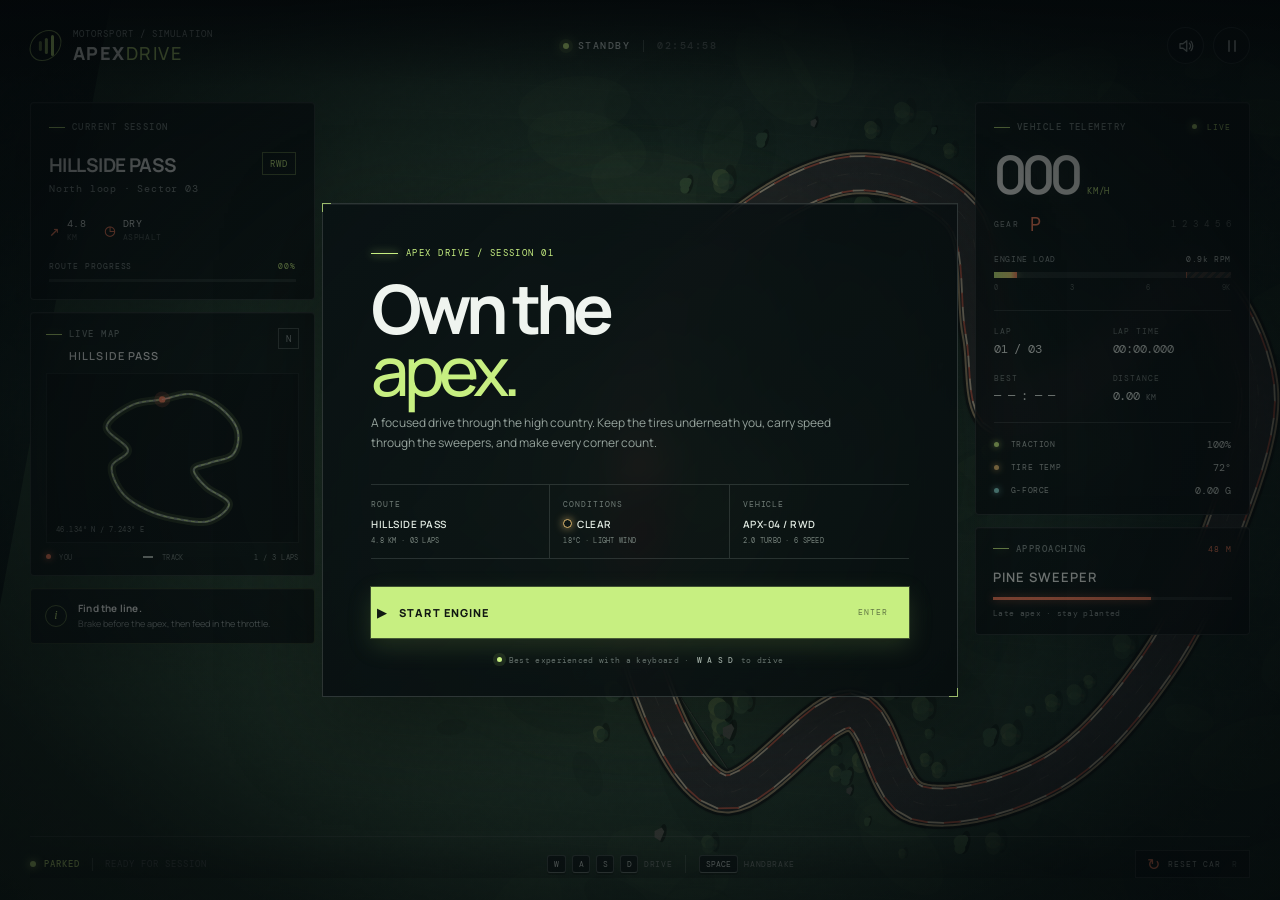
==== index.html @ 65cc1762 "Add Apex Drive car simulation game Co-authored-by: arena-agent <297053741+arena-agent@users.noreply." ====
<!doctype html>
<html lang="en">
<head>
  <meta charset="UTF-8" />
  <meta name="viewport" content="width=device-width, initial-scale=1.0" />
  <meta name="theme-color" content="#080c10" />
  <title>Apex Drive — Hillside Pass</title>
  <link rel="stylesheet" href="styles.css" />
</head>
<body>
  <main class="sim-shell" aria-label="Apex Drive car simulation">
    <canvas id="gameCanvas" aria-label="Driving simulation view"></canvas>
    <div class="screen-grain" aria-hidden="true"></div>
    <div class="screen-vignette" aria-hidden="true"></div>

    <header class="topbar">
      <div class="brand-lockup">
        <div class="brand-emblem" aria-hidden="true">
          <span></span><span></span><span></span>
        </div>
        <div>
          <div class="micro-label">MOTORSPORT / SIMULATION</div>
          <div class="brand-name">APEX<span>DRIVE</span></div>
        </div>
      </div>

      <div class="session-status">
        <span class="status-dot"></span>
        <span id="sessionStatus">STANDBY</span>
        <span class="status-divider"></span>
        <span id="sessionClock">17:42:08</span>
      </div>

      <div class="top-actions">
        <button class="icon-button" id="soundButton" type="button" aria-label="Mute engine audio" title="Mute engine audio">
          <svg class="sound-on" viewBox="0 0 24 24" aria-hidden="true"><path d="M4 9v6h4l5 4V5L8 9H4Zm12.5-.7a5 5 0 0 1 0 7.4M18.7 5.8a9.5 9.5 0 0 1 0 12.4" fill="none" stroke="currentColor" stroke-width="1.7" stroke-linecap="round" stroke-linejoin="round"/></svg>
          <svg class="sound-off" viewBox="0 0 24 24" aria-hidden="true"><path d="M4 9v6h4l5 4V5L8 9H4Zm14 1-4 4m0-4 4 4" fill="none" stroke="currentColor" stroke-width="1.7" stroke-linecap="round" stroke-linejoin="round"/></svg>
        </button>
        <button class="icon-button" id="pauseButton" type="button" aria-label="Pause simulation" title="Pause simulation">
          <svg class="pause-icon" viewBox="0 0 24 24" aria-hidden="true"><path d="M8 5v14M16 5v14" fill="none" stroke="currentColor" stroke-width="2" stroke-linecap="round"/></svg>
          <svg class="play-icon" viewBox="0 0 24 24" aria-hidden="true"><path d="m8 5 11 7-11 7V5Z" fill="none" stroke="currentColor" stroke-width="1.8" stroke-linejoin="round"/></svg>
        </button>
      </div>
    </header>

    <aside class="left-rail">
      <section class="glass-panel route-panel">
        <div class="panel-kicker"><span class="kicker-line"></span> CURRENT SESSION</div>
        <div class="route-heading">
          <div>
            <h1>Hillside Pass</h1>
            <p>North loop · Sector 03</p>
          </div>
          <div class="route-badge">RWD</div>
        </div>
        <div class="route-meta">
          <div><span class="meta-icon">↗</span><span>4.8 <small>KM</small></span></div>
          <div><span class="meta-icon">◷</span><span>DRY <small>ASPHALT</small></span></div>
        </div>
        <div class="progress-label"><span>ROUTE PROGRESS</span><span id="routeProgressLabel">00%</span></div>
        <div class="progress-track"><div class="progress-fill" id="routeProgress"></div></div>
      </section>

      <section class="glass-panel map-panel">
        <div class="panel-heading">
          <div><span class="panel-kicker"><span class="kicker-line"></span> LIVE MAP</span><strong>HILLSIDE PASS</strong></div>
          <span class="map-north">N</span>
        </div>
        <div class="map-wrap">
          <canvas id="mapCanvas" aria-label="Live track map"></canvas>
          <span class="map-coordinate" id="mapCoordinate">46° 08′ N / 7° 14′ E</span>
        </div>
        <div class="map-footer"><span><i class="legend-dot player"></i> YOU</span><span><i class="legend-line"></i> TRACK</span><span>1 / 3 LAPS</span></div>
      </section>

      <section class="glass-panel tip-panel">
        <div class="tip-icon">i</div>
        <div><strong>Find the line.</strong><span>Brake before the apex, then feed in the throttle.</span></div>
      </section>
    </aside>

    <aside class="right-rail">
      <section class="glass-panel telemetry-panel">
        <div class="telemetry-topline">
          <span class="panel-kicker"><span class="kicker-line"></span> VEHICLE TELEMETRY</span>
          <span class="telemetry-live"><i></i> LIVE</span>
        </div>
        <div class="speed-row">
          <div class="speed-value" id="speedValue">000</div>
          <div class="speed-unit">KM/H</div>
        </div>
        <div class="gear-row">
          <div class="gear-label">GEAR</div>
          <div class="gear-value" id="gearValue">P</div>
          <div class="gear-stack" aria-label="Gear selection"><span class="active">1</span><span>2</span><span>3</span><span>4</span><span>5</span><span>6</span></div>
        </div>
        <div class="rpm-block">
          <div class="rpm-label"><span>ENGINE LOAD</span><span id="rpmValue">0.9k RPM</span></div>
          <div class="rpm-track"><div class="rpm-fill" id="rpmFill"></div><div class="rpm-redline"></div></div>
          <div class="rpm-scale"><span>0</span><span>3</span><span>6</span><span>9K</span></div>
        </div>
        <div class="telemetry-divider"></div>
        <div class="telemetry-grid">
          <div class="metric"><span class="metric-label">LAP</span><strong id="lapValue">01 / 03</strong></div>
          <div class="metric"><span class="metric-label">LAP TIME</span><strong id="lapTime">00:00.000</strong></div>
          <div class="metric"><span class="metric-label">BEST</span><strong id="bestTime">— — : — —</strong></div>
          <div class="metric"><span class="metric-label">DISTANCE</span><strong id="distanceValue">0.00 <em>KM</em></strong></div>
        </div>
        <div class="telemetry-divider"></div>
        <div class="vehicle-systems">
          <div class="system-row"><span><i class="system-dot green"></i> TRACTION</span><strong id="tractionValue">100%</strong></div>
          <div class="system-row"><span><i class="system-dot amber"></i> TIRE TEMP</span><strong id="tireValue">72°</strong></div>
          <div class="system-row"><span><i class="system-dot blue"></i> G-FORCE</span><strong id="gForceValue">0.00 G</strong></div>
        </div>
      </section>

      <section class="glass-panel corner-panel">
        <div class="corner-top"><span class="panel-kicker"><span class="kicker-line"></span> APPROACHING</span><span class="corner-distance" id="cornerDistance">NEXT</span></div>
        <strong id="cornerName">START / FINISH</strong>
        <div class="corner-bar"><span id="cornerBar"></span></div>
        <div class="corner-note" id="cornerNote">Build speed on the straight</div>
      </section>
    </aside>

    <footer class="bottom-ui">
      <div class="drive-state"><span class="state-light"></span><strong id="driveState">PARKED</strong><span class="state-divider"></span><span id="surfaceState">READY FOR SESSION</span></div>
      <div class="control-hint"><span class="key key-wide">W</span><span class="key">A</span><span class="key">S</span><span class="key">D</span><span>DRIVE</span><span class="hint-separator"></span><span class="key key-wide">SPACE</span><span>HANDBRAKE</span></div>
      <button class="reset-button" id="resetButton" type="button"><span>↻</span> RESET CAR <small>R</small></button>
    </footer>

    <section class="start-overlay" id="startOverlay">
      <div class="start-glow" aria-hidden="true"></div>
      <div class="start-card">
        <div class="start-eyebrow"><span></span> APEX DRIVE / SESSION 01</div>
        <h2>Own the<br /><em>apex.</em></h2>
        <p class="start-copy">A focused drive through the high country. Keep the tires underneath you, carry speed through the sweepers, and make every corner count.</p>
        <div class="session-stats">
          <div><span>ROUTE</span><strong>HILLSIDE PASS</strong><small>4.8 KM · 03 LAPS</small></div>
          <div><span>CONDITIONS</span><strong><i class="weather-sun"></i> CLEAR</strong><small>18°C · LIGHT WIND</small></div>
          <div><span>VEHICLE</span><strong>APX-04 / RWD</strong><small>2.0 TURBO · 6 SPEED</small></div>
        </div>
        <button class="start-button" id="startButton" type="button"><span class="start-button-icon">▶</span><span>START ENGINE</span><small>ENTER</small></button>
        <div class="start-footnote"><span class="pulse-ring"></span> Best experienced with a keyboard · <b>W A S D</b> to drive</div>
      </div>
    </section>

    <section class="pause-overlay" id="pauseOverlay" aria-hidden="true">
      <div class="pause-card glass-panel">
        <span class="panel-kicker"><span class="kicker-line"></span> SESSION PAUSED</span>
        <h2>Take a breath.</h2>
        <p>The car is held in place. Press <b>P</b> or resume when you are ready.</p>
        <button class="resume-button" id="resumeButton" type="button">RESUME DRIVE <span>▶</span></button>
      </div>
    </section>

    <div class="toast" id="toast" role="status" aria-live="polite"><span class="toast-mark">✓</span><span id="toastText">Session ready</span></div>

    <div class="mobile-controls" aria-label="Touch driving controls">
      <div class="steering-controls"><button data-control="left" aria-label="Steer left">‹</button><button data-control="right" aria-label="Steer right">›</button></div>
      <div class="pedal-controls"><button data-control="brake" aria-label="Brake">BRAKE</button><button data-control="throttle" aria-label="Throttle">THROTTLE</button></div>
    </div>
  </main>
  <script src="game.js"></script>
</body>
</html>
---- styles.css ----
@import url('https://fonts.googleapis.com/css2?family=DM+Mono:wght@400;500&family=Manrope:wght@400;500;600;700;800&display=swap');

:root {
  --ink: #ecf0ed;
  --muted: #8e9a98;
  --faint: #56615f;
  --panel: rgba(9, 15, 18, 0.74);
  --panel-strong: rgba(7, 12, 15, 0.9);
  --line: rgba(218, 232, 224, 0.14);
  --lime: #c7ef81;
  --orange: #ff845f;
  --cyan: #8ad9d1;
  --mono: 'DM Mono', 'SFMono-Regular', Consolas, monospace;
  --sans: 'Manrope', 'Avenir Next', 'Segoe UI', sans-serif;
}

* { box-sizing: border-box; }

html, body { width: 100%; height: 100%; margin: 0; }

body {
  overflow: hidden;
  background: #080c10;
  color: var(--ink);
  font-family: var(--sans);
  -webkit-font-smoothing: antialiased;
}

button { font: inherit; }

.sim-shell {
  position: relative;
  width: 100%;
  height: 100dvh;
  min-height: 600px;
  overflow: hidden;
  isolation: isolate;
  background: #0b1112;
}

#gameCanvas {
  position: absolute;
  z-index: 0;
  inset: 0;
  width: 100%;
  height: 100%;
  display: block;
  cursor: crosshair;
}

.screen-grain, .screen-vignette {
  position: absolute;
  z-index: 1;
  inset: 0;
  pointer-events: none;
}

.screen-grain {
  opacity: .055;
  mix-blend-mode: screen;
  background-image: url("data:image/svg+xml,%3Csvg viewBox='0 0 180 180' xmlns='http://www.w3.org/2000/svg'%3E%3Cfilter id='n'%3E%3CfeTurbulence type='fractalNoise' baseFrequency='.82' numOctaves='4' stitchTiles='stitch'/%3E%3C/filter%3E%3Crect width='100%25' height='100%25' filter='url(%23n)' opacity='.58'/%3E%3C/svg%3E");
}

.screen-vignette {
  background: radial-gradient(ellipse at 50% 47%, transparent 37%, rgba(3, 7, 9, .12) 66%, rgba(2, 5, 7, .72) 123%);
}

.topbar, .left-rail, .right-rail, .bottom-ui, .start-overlay, .pause-overlay, .toast, .mobile-controls {
  position: absolute;
  z-index: 3;
}

.topbar {
  top: 0;
  left: 0;
  right: 0;
  height: 86px;
  padding: 21px 30px 16px;
  display: flex;
  align-items: center;
  justify-content: space-between;
  background: linear-gradient(180deg, rgba(5, 9, 11, .86), rgba(5, 9, 11, 0));
}

.brand-lockup { display: flex; align-items: center; gap: 12px; min-width: 230px; }
.brand-emblem {
  position: relative;
  width: 31px;
  height: 31px;
  display: flex;
  align-items: center;
  gap: 3px;
  padding-left: 3px;
  border: 1px solid rgba(199, 239, 129, .65);
  border-radius: 50%;
  transform: skewX(-13deg);
}
.brand-emblem span { display: block; width: 3px; border-radius: 4px; background: var(--lime); transform: skewX(13deg); }
.brand-emblem span:nth-child(1) { height: 10px; margin-left: 5px; opacity: .52; }
.brand-emblem span:nth-child(2) { height: 16px; opacity: .76; }
.brand-emblem span:nth-child(3) { height: 21px; }
.micro-label, .panel-kicker, .metric-label, .route-meta, .progress-label, .control-hint, .drive-state, .reset-button, .start-eyebrow, .start-footnote, .session-status, .session-stats span, .session-stats small, .corner-note, .map-footer, .map-coordinate {
  font-family: var(--mono);
  letter-spacing: .12em;
}
.micro-label { color: var(--muted); font-size: 9px; line-height: 1; margin-bottom: 5px; }
.brand-name { font-size: 18px; font-weight: 800; line-height: 1; letter-spacing: .08em; }
.brand-name span { color: var(--lime); font-weight: 500; }

.session-status {
  display: flex;
  align-items: center;
  gap: 9px;
  color: #bfcbc7;
  font-size: 10px;
  font-weight: 500;
  letter-spacing: .15em;
}
.status-dot, .state-light, .telemetry-live i, .pulse-ring { display: inline-block; border-radius: 50%; }
.status-dot { width: 6px; height: 6px; background: var(--lime); box-shadow: 0 0 0 4px rgba(199,239,129,.1), 0 0 13px var(--lime); }
.status-divider { width: 1px; height: 12px; background: rgba(218, 232, 224, .24); margin: 0 4px; }
#sessionClock { color: var(--faint); }
.top-actions { display: flex; gap: 9px; min-width: 230px; justify-content: flex-end; }
.icon-button {
  width: 37px;
  height: 37px;
  display: grid;
  place-items: center;
  border: 1px solid var(--line);
  border-radius: 50%;
  color: #b6c0bd;
  background: rgba(11, 19, 22, .64);
  cursor: pointer;
  transition: color .2s ease, border-color .2s ease, background .2s ease, transform .2s ease;
}
.icon-button:hover { color: var(--lime); border-color: rgba(199,239,129,.54); background: rgba(15, 28, 25, .8); transform: translateY(-1px); }
.icon-button svg { width: 18px; height: 18px; }
.sound-off, .play-icon { display: none; }
.icon-button.is-muted .sound-on, .icon-button.is-paused .pause-icon { display: none; }
.icon-button.is-muted .sound-off, .icon-button.is-paused .play-icon { display: block; }

.left-rail {
  top: 102px;
  left: 30px;
  width: 285px;
  display: flex;
  flex-direction: column;
  gap: 12px;
}
.right-rail {
  top: 102px;
  right: 30px;
  width: 275px;
  display: flex;
  flex-direction: column;
  gap: 12px;
}

.glass-panel {
  border: 1px solid var(--line);
  background: linear-gradient(138deg, rgba(13, 23, 24, .79), var(--panel));
  box-shadow: 0 16px 50px rgba(0,0,0,.15), inset 0 1px 0 rgba(255,255,255,.035);
  backdrop-filter: blur(13px);
  -webkit-backdrop-filter: blur(13px);
}
.route-panel, .map-panel, .tip-panel, .telemetry-panel, .corner-panel { border-radius: 4px; }
.route-panel { padding: 18px 18px 17px; }
.panel-kicker {
  display: flex;
  align-items: center;
  gap: 7px;
  color: #82918d;
  font-size: 9px;
  font-weight: 500;
  letter-spacing: .16em;
}
.kicker-line { display: block; width: 16px; height: 1px; background: var(--lime); box-shadow: 0 0 8px rgba(199,239,129,.45); }
.route-heading { display: flex; justify-content: space-between; align-items: flex-start; margin-top: 19px; }
.route-heading h1 { margin: 0 0 4px; font-size: 19px; font-weight: 700; letter-spacing: -.03em; text-transform: uppercase; }
.route-heading p { margin: 0; color: var(--muted); font: 10px var(--mono); letter-spacing: .08em; }
.route-badge { padding: 5px 7px 4px; border: 1px solid rgba(199,239,129,.36); color: var(--lime); font: 9px var(--mono); letter-spacing: .12em; }
.route-meta { display: flex; gap: 18px; margin-top: 22px; color: #d8e0dc; font-size: 10px; letter-spacing: .06em; }
.route-meta > div { display: flex; align-items: center; gap: 7px; }
.route-meta small { display: block; color: var(--faint); font-size: 8px; letter-spacing: .08em; margin-top: 2px; }
.meta-icon { color: var(--orange); font-size: 17px; line-height: 10px; }
.progress-label { display: flex; justify-content: space-between; margin-top: 19px; color: var(--muted); font-size: 8px; }
.progress-label span:last-child { color: var(--lime); }
.progress-track { height: 3px; margin-top: 8px; background: rgba(206, 224, 213, .12); overflow: hidden; }
.progress-fill { width: 0%; height: 100%; background: var(--lime); box-shadow: 0 0 12px rgba(199,239,129,.75); transition: width .25s ease; }

.map-panel { padding: 15px 15px 13px; }
.panel-heading { display: flex; align-items: flex-start; justify-content: space-between; }
.panel-heading strong { display: block; margin: 8px 0 0 23px; font-size: 11px; letter-spacing: .1em; font-weight: 600; }
.map-north { display: grid; place-items: center; width: 21px; height: 21px; border: 1px solid rgba(218,232,224,.24); color: var(--muted); font: 9px var(--mono); }
.map-wrap { position: relative; height: 170px; margin-top: 10px; border: 1px solid rgba(218,232,224,.08); background: rgba(4, 10, 12, .28); overflow: hidden; }
#mapCanvas { width: 100%; height: 100%; display: block; }
.map-coordinate { position: absolute; bottom: 8px; left: 9px; color: rgba(196,210,204,.55); font-size: 7px; letter-spacing: .06em; }
.map-footer { display: flex; align-items: center; justify-content: space-between; margin-top: 10px; color: #73807c; font-size: 7px; letter-spacing: .07em; }
.legend-dot { display: inline-block; width: 5px; height: 5px; margin-right: 4px; border-radius: 50%; vertical-align: 1px; }
.legend-dot.player { background: var(--orange); box-shadow: 0 0 7px var(--orange); }
.legend-line { display: inline-block; width: 10px; height: 2px; margin-right: 4px; vertical-align: 2px; background: #b8c4bc; }

.tip-panel { display: flex; align-items: center; gap: 11px; padding: 12px 14px; border-color: rgba(199,239,129,.16); }
.tip-icon { flex: 0 0 auto; display: grid; place-items: center; width: 22px; height: 22px; border: 1px solid rgba(199,239,129,.4); border-radius: 50%; color: var(--lime); font: 12px Georgia, serif; font-style: italic; }
.tip-panel strong, .tip-panel span { display: block; }
.tip-panel strong { font-size: 10px; letter-spacing: .02em; }
.tip-panel span { margin-top: 3px; color: var(--muted); font-size: 9px; line-height: 1.4; }

.telemetry-panel { padding: 18px 18px 17px; }
.telemetry-topline, .corner-top { display: flex; justify-content: space-between; align-items: center; }
.telemetry-live { color: var(--lime); font: 8px var(--mono); letter-spacing: .12em; }
.telemetry-live i { width: 5px; height: 5px; margin: 0 4px 1px 0; background: var(--lime); box-shadow: 0 0 8px var(--lime); }
.speed-row { display: flex; align-items: baseline; gap: 8px; margin-top: 18px; }
.speed-value { color: #f2f5ef; font-size: 53px; font-weight: 600; letter-spacing: -.09em; line-height: .9; text-shadow: 0 0 22px rgba(235,247,229,.1); font-variant-numeric: tabular-nums; }
.speed-unit { color: var(--lime); font: 9px var(--mono); letter-spacing: .1em; }
.gear-row { display: flex; align-items: center; margin-top: 16px; }
.gear-label { color: var(--muted); font: 8px var(--mono); letter-spacing: .15em; }
.gear-value { width: 27px; margin-left: 11px; color: var(--orange); font: 19px var(--mono); line-height: 1; }
.gear-stack { display: flex; gap: 6px; margin-left: auto; color: #596460; font: 9px var(--mono); }
.gear-stack span.active { color: var(--lime); }
.rpm-block { margin-top: 20px; }
.rpm-label, .rpm-scale { display: flex; justify-content: space-between; color: var(--muted); font: 8px var(--mono); letter-spacing: .08em; }
.rpm-label span:last-child { color: #ccd6d0; }
.rpm-track { position: relative; height: 6px; margin-top: 8px; background: rgba(206,224,213,.1); overflow: hidden; }
.rpm-fill { width: 9%; height: 100%; background: linear-gradient(90deg, var(--lime), #e9dd79 71%, var(--orange)); box-shadow: 0 0 9px rgba(199,239,129,.55); transition: width .1s linear; }
.rpm-redline { position: absolute; top: 0; right: 0; width: 19%; height: 100%; border-left: 1px solid rgba(255,132,95,.6); background: repeating-linear-gradient(135deg, rgba(255,132,95,.12) 0 3px, transparent 3px 6px); }
.rpm-scale { margin-top: 5px; color: #5c6864; font-size: 7px; }
.telemetry-divider { height: 1px; margin: 18px 0 15px; background: var(--line); }
.telemetry-grid { display: grid; grid-template-columns: 1fr 1fr; row-gap: 16px; }
.metric-label { display: block; color: #77837f; font-size: 8px; letter-spacing: .12em; }
.metric strong { display: block; margin-top: 5px; color: #dfe8e1; font: 12px var(--mono); letter-spacing: -.02em; }
.metric strong em { color: var(--muted); font-size: 8px; font-style: normal; }
.vehicle-systems { display: flex; flex-direction: column; gap: 10px; }
.system-row { display: flex; justify-content: space-between; align-items: center; color: #a5b1ab; font: 8px var(--mono); letter-spacing: .08em; }
.system-row strong { color: #d6dfd8; font: 10px var(--mono); letter-spacing: 0; }
.system-dot { display: inline-block; width: 5px; height: 5px; margin-right: 6px; border-radius: 50%; }
.system-dot.green { background: var(--lime); box-shadow: 0 0 6px var(--lime); }
.system-dot.amber { background: #e5bd72; box-shadow: 0 0 6px #e5bd72; }
.system-dot.blue { background: var(--cyan); box-shadow: 0 0 6px var(--cyan); }

.corner-panel { padding: 15px 17px 16px; }
.corner-distance { color: var(--orange); font: 8px var(--mono); letter-spacing: .11em; }
.corner-panel > strong { display: block; margin-top: 13px; color: #e8eee9; font-size: 13px; font-weight: 600; letter-spacing: .08em; text-transform: uppercase; }
.corner-bar { height: 3px; margin-top: 11px; background: rgba(206,224,213,.11); }
.corner-bar span { display: block; width: 22%; height: 100%; background: var(--orange); box-shadow: 0 0 9px rgba(255,132,95,.62); transition: width .2s ease; }
.corner-note { margin-top: 8px; color: var(--muted); font-size: 8px; letter-spacing: .04em; }

.bottom-ui {
  right: 30px;
  bottom: 22px;
  left: 30px;
  display: flex;
  align-items: center;
  justify-content: space-between;
  min-height: 38px;
  padding-top: 13px;
  border-top: 1px solid rgba(218,232,224,.15);
  background: linear-gradient(180deg, rgba(5, 9, 11, 0), rgba(5, 9, 11, .22));
}
.drive-state { display: flex; align-items: center; gap: 8px; color: #b3c0b8; font-size: 9px; letter-spacing: .11em; }
.state-light { width: 6px; height: 6px; background: var(--lime); box-shadow: 0 0 8px var(--lime); }
.drive-state strong { color: var(--lime); font-weight: 500; }
.state-divider { width: 1px; height: 13px; margin: 0 4px; background: rgba(218,232,224,.22); }
#surfaceState { color: var(--faint); }
.control-hint { display: flex; align-items: center; gap: 6px; color: #78847f; font-size: 8px; letter-spacing: .08em; }
.key { display: inline-grid; place-items: center; min-width: 18px; height: 18px; padding: 0 4px; border: 1px solid rgba(218,232,224,.25); border-bottom-color: rgba(218,232,224,.45); border-radius: 3px; color: #c6d0ca; font-size: 8px; letter-spacing: 0; background: rgba(14,23,25,.72); box-shadow: 0 2px 0 rgba(0,0,0,.2); }
.key-wide { padding: 0 6px; }
.hint-separator { width: 1px; height: 18px; margin: 0 7px; background: rgba(218,232,224,.17); }
.reset-button { display: flex; align-items: center; gap: 7px; padding: 8px 11px; border: 1px solid rgba(218,232,224,.15); color: #a5b0ab; background: rgba(9,15,18,.5); cursor: pointer; font-size: 8px; letter-spacing: .11em; transition: .2s ease; }
.reset-button span { color: var(--orange); font: 16px var(--sans); line-height: 8px; }
.reset-button small { margin-left: 4px; color: var(--faint); font: 8px var(--mono); }
.reset-button:hover { border-color: rgba(255,132,95,.55); color: #f0d7cd; background: rgba(25,18,17,.7); }

.start-overlay {
  inset: 0;
  z-index: 10;
  display: grid;
  place-items: center;
  background: radial-gradient(ellipse at 50% 51%, rgba(8,15,15,.17), rgba(3,7,9,.77) 80%);
  transition: opacity .5s ease, visibility .5s ease;
}
.start-overlay.hidden { opacity: 0; visibility: hidden; pointer-events: none; }
.start-glow { position: absolute; width: 56vw; height: 56vw; max-width: 720px; max-height: 720px; border-radius: 50%; background: radial-gradient(circle, rgba(199,239,129,.08), transparent 66%); filter: blur(5px); pointer-events: none; }
.start-card { position: relative; width: min(636px, calc(100% - 36px)); padding: 43px 48px 31px; border: 1px solid rgba(218,232,224,.17); background: linear-gradient(135deg, rgba(9,17,19,.91), rgba(5,10,12,.78)); box-shadow: 0 25px 90px rgba(0,0,0,.45), inset 0 1px 0 rgba(255,255,255,.06); backdrop-filter: blur(18px); }
.start-card::before, .start-card::after { content: ''; position: absolute; width: 8px; height: 8px; border-color: var(--lime); border-style: solid; opacity: .72; }
.start-card::before { top: -1px; left: -1px; border-width: 1px 0 0 1px; }
.start-card::after { right: -1px; bottom: -1px; border-width: 0 1px 1px 0; }
.start-eyebrow { display: flex; align-items: center; gap: 8px; color: var(--lime); font-size: 9px; letter-spacing: .16em; }
.start-eyebrow > span { width: 27px; height: 1px; background: var(--lime); box-shadow: 0 0 8px var(--lime); }
.start-card h2 { margin: 19px 0 11px; color: #eff4ef; font-size: clamp(45px, 5.5vw, 68px); font-weight: 700; line-height: .91; letter-spacing: -.08em; }
.start-card h2 em { color: var(--lime); font-style: normal; font-weight: 500; }
.start-copy { width: 88%; margin: 0; color: #95a29c; font-size: 12px; line-height: 1.65; }
.session-stats { display: grid; grid-template-columns: 1fr 1fr 1fr; margin: 31px 0 28px; border-top: 1px solid var(--line); border-bottom: 1px solid var(--line); }
.session-stats > div { min-width: 0; padding: 14px 12px 13px 0; border-right: 1px solid var(--line); }
.session-stats > div + div { padding-left: 13px; }
.session-stats > div:last-child { border-right: 0; }
.session-stats span { display: block; color: #6f7b76; font-size: 8px; letter-spacing: .12em; }
.session-stats strong { display: flex; align-items: center; gap: 5px; margin-top: 8px; color: #e2ebe3; font-size: 10px; font-weight: 600; letter-spacing: .05em; white-space: nowrap; }
.session-stats small { display: block; margin-top: 5px; color: #76827c; font-size: 7px; letter-spacing: .04em; white-space: nowrap; }
.weather-sun { display: inline-block; width: 9px; height: 9px; border: 1.5px solid #e5bd72; border-radius: 50%; box-shadow: 0 0 8px rgba(229,189,114,.75); }
.start-button, .resume-button { display: flex; align-items: center; justify-content: center; gap: 12px; border: 0; cursor: pointer; color: #111812; background: var(--lime); box-shadow: 0 0 0 1px rgba(199,239,129,.25), 0 8px 24px rgba(142,190,87,.18); font-weight: 800; letter-spacing: .1em; transition: transform .2s ease, background .2s ease, box-shadow .2s ease; }
.start-button { width: 100%; height: 51px; font-size: 11px; }
.start-button:hover, .resume-button:hover { background: #daf6a2; transform: translateY(-2px); box-shadow: 0 0 0 1px rgba(199,239,129,.45), 0 12px 30px rgba(142,190,87,.28); }
.start-button:active, .resume-button:active { transform: translateY(0); }
.start-button-icon { font-size: 12px; }
.start-button small { margin-left: auto; margin-right: 15px; color: rgba(17,24,18,.55); font: 8px var(--mono); letter-spacing: .12em; }
.start-footnote { display: flex; align-items: center; justify-content: center; gap: 7px; margin-top: 17px; color: #67736e; font-size: 8px; letter-spacing: .04em; }
.start-footnote b { color: #9ba8a0; font-weight: 500; }
.pulse-ring { width: 5px; height: 5px; background: var(--lime); box-shadow: 0 0 0 4px rgba(199,239,129,.1); }

.pause-overlay { inset: 0; z-index: 8; display: grid; place-items: center; background: rgba(2,6,7,.38); opacity: 0; visibility: hidden; pointer-events: none; transition: .25s ease; }
.pause-overlay.visible { opacity: 1; visibility: visible; pointer-events: auto; }
.pause-card { width: min(350px, calc(100% - 36px)); padding: 30px; text-align: center; }
.pause-card .panel-kicker { justify-content: center; }
.pause-card h2 { margin: 21px 0 8px; font-size: 27px; letter-spacing: -.04em; }
.pause-card p { margin: 0 0 23px; color: var(--muted); font-size: 11px; line-height: 1.6; }
.pause-card p b { color: var(--lime); font-weight: 500; }
.resume-button { width: 100%; height: 43px; font-size: 10px; }
.resume-button span { font-size: 10px; }

.toast { right: 50%; bottom: 82px; display: flex; align-items: center; gap: 8px; padding: 9px 13px; border: 1px solid rgba(199,239,129,.22); color: #d9e6d9; background: rgba(9,18,17,.88); box-shadow: 0 9px 28px rgba(0,0,0,.22); font: 9px var(--mono); letter-spacing: .08em; transform: translate(50%, 15px); opacity: 0; pointer-events: none; transition: opacity .3s ease, transform .3s ease; }
.toast.visible { opacity: 1; transform: translate(50%, 0); }
.toast-mark { display: grid; place-items: center; width: 14px; height: 14px; border-radius: 50%; color: #101911; background: var(--lime); font: 10px var(--sans); }

.mobile-controls { display: none; }

@media (max-width: 1100px) {
  .left-rail { width: 245px; }
  .right-rail { width: 245px; }
  .map-panel { display: none; }
}

@media (max-width: 760px) {
  .sim-shell { min-height: 520px; }
  .topbar { height: 72px; padding: 16px 16px 12px; }
  .brand-lockup { min-width: 0; }
  .brand-name { font-size: 15px; }
  .micro-label { font-size: 7px; }
  .brand-emblem { width: 27px; height: 27px; }
  .session-status { font-size: 8px; }
  .session-status .status-divider, #sessionClock { display: none; }
  .top-actions { min-width: 0; }
  .left-rail { top: 83px; left: 16px; width: 205px; }
  .route-panel { padding: 14px; }
  .route-heading { margin-top: 13px; }
  .route-heading h1 { font-size: 15px; }
  .route-meta { margin-top: 14px; font-size: 8px; }
  .right-rail { top: 83px; right: 16px; width: 194px; }
  .telemetry-panel { padding: 14px; }
  .speed-value { font-size: 41px; }
  .speed-row { margin-top: 15px; }
  .gear-row { margin-top: 13px; }
  .gear-stack { gap: 4px; }
  .corner-panel { display: none; }
  .bottom-ui { right: 16px; bottom: 15px; left: 16px; }
  .control-hint { display: none; }
  .start-card { padding: 31px 25px 24px; }
  .start-copy { width: 100%; font-size: 11px; }
  .session-stats { margin: 23px 0 21px; }
  .session-stats > div { padding-right: 7px; }
  .session-stats > div + div { padding-left: 7px; }
  .session-stats strong { font-size: 8px; }
  .session-stats small { font-size: 6px; }
  .start-footnote { font-size: 7px; }
}

@media (max-width: 520px) {
  .left-rail { display: none; }
  .right-rail { top: auto; right: 13px; bottom: 79px; width: 167px; }
  .telemetry-panel { padding: 12px; }
  .telemetry-topline .panel-kicker { font-size: 7px; }
  .telemetry-live { font-size: 7px; }
  .speed-value { font-size: 35px; }
  .speed-unit { font-size: 7px; }
  .gear-row { margin-top: 10px; }
  .gear-stack { display: none; }
  .rpm-block { margin-top: 13px; }
  .telemetry-divider { margin: 12px 0 11px; }
  .telemetry-grid { row-gap: 11px; }
  .metric-label { font-size: 6px; }
  .metric strong { font-size: 9px; }
  .vehicle-systems { gap: 7px; }
  .system-row { font-size: 6px; }
  .system-row strong { font-size: 8px; }
  .bottom-ui { align-items: flex-end; }
  .drive-state { font-size: 7px; }
  #surfaceState, .state-divider { display: none; }
  .reset-button { padding: 7px 8px; font-size: 7px; }
  .start-card { width: calc(100% - 25px); padding: 27px 19px 21px; }
  .start-card h2 { font-size: 48px; }
  .session-stats { grid-template-columns: 1fr; gap: 0; }
  .session-stats > div, .session-stats > div + div { padding: 9px 0; border-right: 0; border-bottom: 1px solid var(--line); }
  .session-stats > div:last-child { border-bottom: 0; }
  .session-stats strong { margin-top: 4px; }
  .session-stats small { display: inline; margin: 0 0 0 8px; }
  .start-footnote { line-height: 1.5; text-align: center; }
  .mobile-controls { right: 14px; bottom: 81px; left: 14px; display: flex; align-items: flex-end; justify-content: space-between; pointer-events: none; }
  .steering-controls, .pedal-controls { display: flex; gap: 8px; pointer-events: auto; }
  .mobile-controls button { border: 1px solid rgba(218,232,224,.21); border-radius: 3px; color: #d0dbd3; background: rgba(8,15,17,.64); box-shadow: inset 0 1px 0 rgba(255,255,255,.06); touch-action: none; }
  .steering-controls button { width: 42px; height: 42px; font: 30px var(--sans); line-height: 30px; }
  .pedal-controls button { width: 65px; height: 35px; color: #b6c6b8; font: 8px var(--mono); letter-spacing: .05em; }
  .pedal-controls button:last-child { color: var(--lime); border-color: rgba(199,239,129,.33); }
  .mobile-controls button:active, .mobile-controls button.pressed { color: #111812; background: var(--lime); }
}

@media (max-height: 680px) and (min-width: 521px) {
  .left-rail, .right-rail { top: 82px; }
  .map-panel, .tip-panel, .corner-panel { display: none; }
  .telemetry-panel { padding: 14px; }
  .speed-row { margin-top: 13px; }
  .telemetry-divider { margin: 12px 0; }
  .bottom-ui { bottom: 13px; }
}
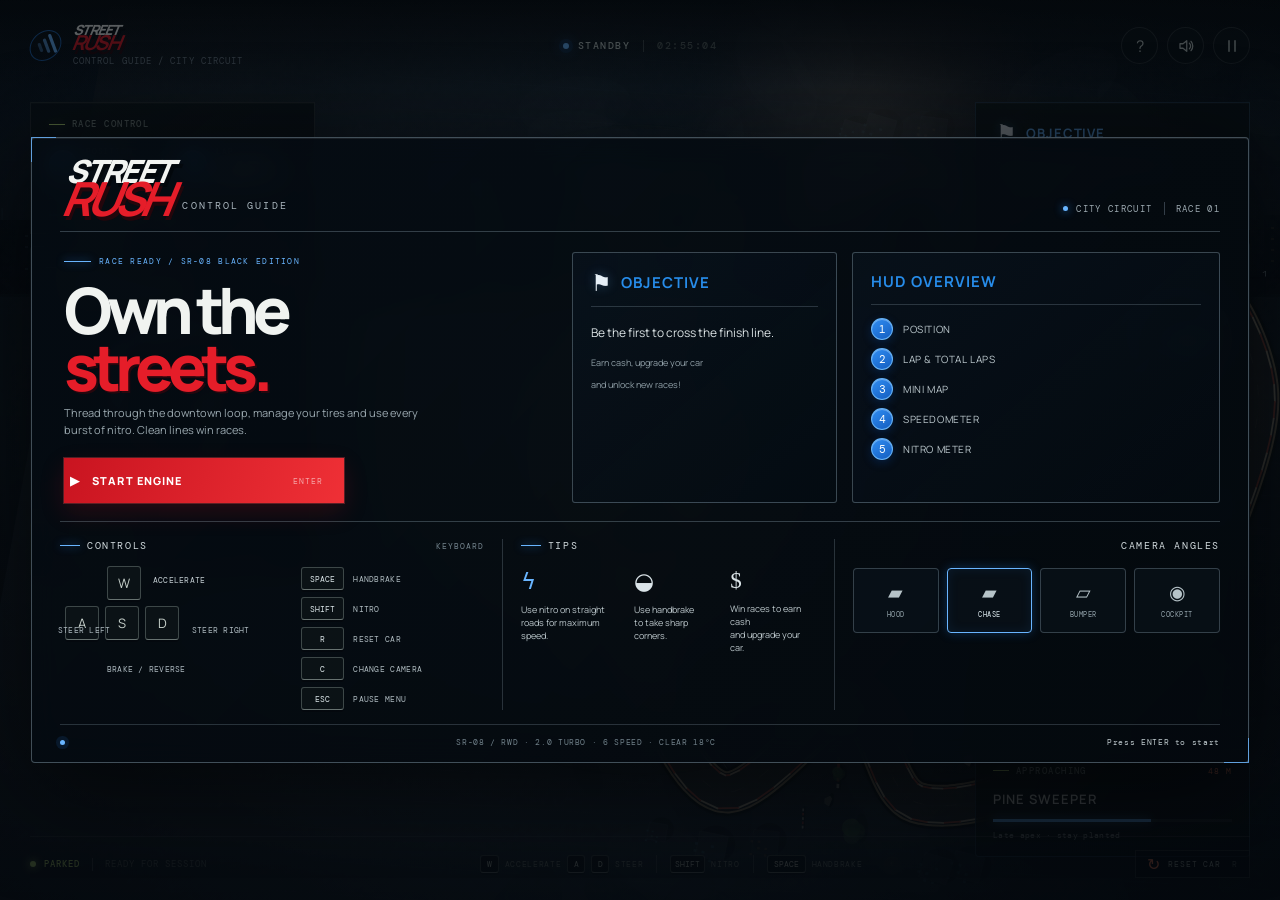
==== commit b9d7cb85: "Shape game around Street Rush race guide Co-authored-by: arena-agent <297053741+arena-agent@users.no" ====
--- a/index.html
+++ b/index.html
@@ -3,24 +3,22 @@
 <head>
   <meta charset="UTF-8" />
   <meta name="viewport" content="width=device-width, initial-scale=1.0" />
-  <meta name="theme-color" content="#080c10" />
-  <title>Apex Drive — Hillside Pass</title>
+  <meta name="theme-color" content="#05080c" />
+  <title>Street Rush — City Circuit</title>
   <link rel="stylesheet" href="styles.css" />
 </head>
 <body>
-  <main class="sim-shell" aria-label="Apex Drive car simulation">
-    <canvas id="gameCanvas" aria-label="Driving simulation view"></canvas>
+  <main class="sim-shell" aria-label="Street Rush realistic car simulation">
+    <canvas id="gameCanvas" aria-label="City street racing simulation view"></canvas>
     <div class="screen-grain" aria-hidden="true"></div>
     <div class="screen-vignette" aria-hidden="true"></div>
 
     <header class="topbar">
       <div class="brand-lockup">
-        <div class="brand-emblem" aria-hidden="true">
-          <span></span><span></span><span></span>
-        </div>
+        <div class="brand-emblem street-emblem" aria-hidden="true"><span></span><span></span><span></span></div>
         <div>
-          <div class="micro-label">MOTORSPORT / SIMULATION</div>
-          <div class="brand-name">APEX<span>DRIVE</span></div>
+          <div class="street-logo"><strong>STREET</strong><b>RUSH</b></div>
+          <div class="micro-label">CONTROL GUIDE / CITY CIRCUIT</div>
         </div>
       </div>
 
@@ -32,6 +30,7 @@
       </div>
 
       <div class="top-actions">
+        <button class="icon-button" id="guideButton" type="button" aria-label="Open control guide" title="Open control guide">?</button>
         <button class="icon-button" id="soundButton" type="button" aria-label="Mute engine audio" title="Mute engine audio">
           <svg class="sound-on" viewBox="0 0 24 24" aria-hidden="true"><path d="M4 9v6h4l5 4V5L8 9H4Zm12.5-.7a5 5 0 0 1 0 7.4M18.7 5.8a9.5 9.5 0 0 1 0 12.4" fill="none" stroke="currentColor" stroke-width="1.7" stroke-linecap="round" stroke-linejoin="round"/></svg>
           <svg class="sound-off" viewBox="0 0 24 24" aria-hidden="true"><path d="M4 9v6h4l5 4V5L8 9H4Zm14 1-4 4m0-4 4 4" fill="none" stroke="currentColor" stroke-width="1.7" stroke-linecap="round" stroke-linejoin="round"/></svg>
@@ -44,45 +43,43 @@
     </header>
 
     <aside class="left-rail">
-      <section class="glass-panel route-panel">
-        <div class="panel-kicker"><span class="kicker-line"></span> CURRENT SESSION</div>
-        <div class="route-heading">
-          <div>
-            <h1>Hillside Pass</h1>
-            <p>North loop · Sector 03</p>
-          </div>
-          <div class="route-badge">RWD</div>
-        </div>
-        <div class="route-meta">
-          <div><span class="meta-icon">↗</span><span>4.8 <small>KM</small></span></div>
-          <div><span class="meta-icon">◷</span><span>DRY <small>ASPHALT</small></span></div>
-        </div>
-        <div class="progress-label"><span>ROUTE PROGRESS</span><span id="routeProgressLabel">00%</span></div>
-        <div class="progress-track"><div class="progress-fill" id="routeProgress"></div></div>
+      <section class="glass-panel position-panel">
+        <div class="panel-kicker"><span class="kicker-line"></span> RACE CONTROL</div>
+        <div class="race-stats">
+          <div class="race-stat"><span class="blue-number">1</span><div><small>POSITION</small><strong id="positionValue">1<span>/8</span></strong></div></div>
+          <div class="race-stat"><span class="blue-number">2</span><div><small>LAP</small><strong id="raceLapValue">1<span>/3</span></strong></div></div>
+        </div>
+        <div class="race-status-line"><span class="status-bar"></span><span id="raceStatusText">GRID POSITION LOCKED</span></div>
       </section>
 
       <section class="glass-panel map-panel">
         <div class="panel-heading">
-          <div><span class="panel-kicker"><span class="kicker-line"></span> LIVE MAP</span><strong>HILLSIDE PASS</strong></div>
+          <div><span class="panel-kicker"><span class="kicker-line"></span> MINI MAP</span><strong>DOWNTOWN LOOP</strong></div>
           <span class="map-north">N</span>
         </div>
         <div class="map-wrap">
-          <canvas id="mapCanvas" aria-label="Live track map"></canvas>
-          <span class="map-coordinate" id="mapCoordinate">46° 08′ N / 7° 14′ E</span>
-        </div>
-        <div class="map-footer"><span><i class="legend-dot player"></i> YOU</span><span><i class="legend-line"></i> TRACK</span><span>1 / 3 LAPS</span></div>
+          <canvas id="mapCanvas" aria-label="Live city track map"></canvas>
+          <span class="map-coordinate" id="mapCoordinate">40.712° N / 74.006° W</span>
+        </div>
+        <div class="map-footer"><span><i class="legend-dot player"></i> YOU</span><span><i class="legend-line"></i> ROUTE</span><span>3.8 KM</span></div>
       </section>
 
       <section class="glass-panel tip-panel">
-        <div class="tip-icon">i</div>
-        <div><strong>Find the line.</strong><span>Brake before the apex, then feed in the throttle.</span></div>
+        <div class="tip-icon">!</div>
+        <div><strong>Street tip</strong><span>Use nitro on straight roads for maximum speed.</span></div>
       </section>
     </aside>
 
     <aside class="right-rail">
+      <section class="glass-panel objective-panel">
+        <div class="objective-title"><span class="flag-mark">⚑</span><strong>OBJECTIVE</strong></div>
+        <p>Be the first to cross the finish line.</p>
+        <span>Earn cash, upgrade your car<br />and unlock new races!</span>
+      </section>
+
       <section class="glass-panel telemetry-panel">
         <div class="telemetry-topline">
-          <span class="panel-kicker"><span class="kicker-line"></span> VEHICLE TELEMETRY</span>
+          <span class="panel-kicker"><span class="kicker-line"></span> HUD OVERVIEW</span>
           <span class="telemetry-live"><i></i> LIVE</span>
         </div>
         <div class="speed-row">
@@ -98,6 +95,10 @@
           <div class="rpm-label"><span>ENGINE LOAD</span><span id="rpmValue">0.9k RPM</span></div>
           <div class="rpm-track"><div class="rpm-fill" id="rpmFill"></div><div class="rpm-redline"></div></div>
           <div class="rpm-scale"><span>0</span><span>3</span><span>6</span><span>9K</span></div>
+        </div>
+        <div class="nitro-block">
+          <div class="nitro-label"><span><i class="nitro-icon">ϟ</i> NITRO</span><span id="nitroValue">100%</span></div>
+          <div class="nitro-track"><div class="nitro-fill" id="nitroFill"></div><div class="nitro-segments"></div></div>
         </div>
         <div class="telemetry-divider"></div>
         <div class="telemetry-grid">
@@ -124,23 +125,62 @@
 
     <footer class="bottom-ui">
       <div class="drive-state"><span class="state-light"></span><strong id="driveState">PARKED</strong><span class="state-divider"></span><span id="surfaceState">READY FOR SESSION</span></div>
-      <div class="control-hint"><span class="key key-wide">W</span><span class="key">A</span><span class="key">S</span><span class="key">D</span><span>DRIVE</span><span class="hint-separator"></span><span class="key key-wide">SPACE</span><span>HANDBRAKE</span></div>
+      <div class="control-hint"><span class="key key-wide">W</span><span>ACCELERATE</span><span class="key">A</span><span class="key">D</span><span>STEER</span><span class="hint-separator"></span><span class="key">SHIFT</span><span>NITRO</span><span class="hint-separator"></span><span class="key key-wide">SPACE</span><span>HANDBRAKE</span></div>
       <button class="reset-button" id="resetButton" type="button"><span>↻</span> RESET CAR <small>R</small></button>
     </footer>
 
     <section class="start-overlay" id="startOverlay">
       <div class="start-glow" aria-hidden="true"></div>
-      <div class="start-card">
-        <div class="start-eyebrow"><span></span> APEX DRIVE / SESSION 01</div>
-        <h2>Own the<br /><em>apex.</em></h2>
-        <p class="start-copy">A focused drive through the high country. Keep the tires underneath you, carry speed through the sweepers, and make every corner count.</p>
-        <div class="session-stats">
-          <div><span>ROUTE</span><strong>HILLSIDE PASS</strong><small>4.8 KM · 03 LAPS</small></div>
-          <div><span>CONDITIONS</span><strong><i class="weather-sun"></i> CLEAR</strong><small>18°C · LIGHT WIND</small></div>
-          <div><span>VEHICLE</span><strong>APX-04 / RWD</strong><small>2.0 TURBO · 6 SPEED</small></div>
-        </div>
-        <button class="start-button" id="startButton" type="button"><span class="start-button-icon">▶</span><span>START ENGINE</span><small>ENTER</small></button>
-        <div class="start-footnote"><span class="pulse-ring"></span> Best experienced with a keyboard · <b>W A S D</b> to drive</div>
+      <div class="guide-shell">
+        <div class="guide-header">
+          <div class="guide-brand">
+            <div class="guide-street-logo"><strong>STREET</strong><b>RUSH</b></div>
+            <span>CONTROL GUIDE</span>
+          </div>
+          <div class="guide-session"><span class="status-dot"></span> CITY CIRCUIT <i></i> RACE 01</div>
+        </div>
+
+        <div class="guide-main">
+          <div class="guide-intro">
+            <div class="start-eyebrow"><span></span> RACE READY / SR-08 BLACK EDITION</div>
+            <h2>Own the<br /><em>streets.</em></h2>
+            <p>Thread through the downtown loop, manage your tires and use every burst of nitro. Clean lines win races.</p>
+            <button class="start-button" id="startButton" type="button"><span class="start-button-icon">▶</span><span>START ENGINE</span><small>ENTER</small></button>
+          </div>
+          <div class="guide-card objective-guide">
+            <div class="guide-card-title"><span class="flag-mark">⚑</span><strong>OBJECTIVE</strong></div>
+            <p>Be the first to cross the finish line.</p>
+            <span>Earn cash, upgrade your car<br />and unlock new races!</span>
+          </div>
+          <div class="guide-card hud-guide">
+            <div class="guide-card-title"><strong>HUD OVERVIEW</strong></div>
+            <div class="guide-list"><div><i>1</i><span>POSITION</span></div><div><i>2</i><span>LAP &amp; TOTAL LAPS</span></div><div><i>3</i><span>MINI MAP</span></div><div><i>4</i><span>SPEEDOMETER</span></div><div><i>5</i><span>NITRO METER</span></div></div>
+          </div>
+        </div>
+
+        <div class="guide-controls">
+          <div class="controls-block">
+            <div class="guide-section-title"><span></span> CONTROLS <em>KEYBOARD</em></div>
+            <div class="key-guide-grid">
+              <div class="wasd-guide"><div class="key big">W</div><div class="wasd-row"><div class="key big">A</div><div class="key big">S</div><div class="key big">D</div></div><div class="key-caption accelerate">ACCELERATE</div><div class="key-caption steer-left">STEER LEFT</div><div class="key-caption brake">BRAKE / REVERSE</div><div class="key-caption steer-right">STEER RIGHT</div></div>
+              <div class="control-list"><div><span class="key">SPACE</span><span>HANDBRAKE</span></div><div><span class="key">SHIFT</span><span>NITRO</span></div><div><span class="key">R</span><span>RESET CAR</span></div><div><span class="key">C</span><span>CHANGE CAMERA</span></div><div><span class="key">ESC</span><span>PAUSE MENU</span></div></div>
+            </div>
+          </div>
+          <div class="tips-block">
+            <div class="guide-section-title"><span></span> TIPS</div>
+            <div class="tips-list"><div><i>ϟ</i><span>Use nitro on straight<br />roads for maximum speed.</span></div><div><i>◒</i><span>Use handbrake<br />to take sharp corners.</span></div><div><i>$</i><span>Win races to earn cash<br />and upgrade your car.</span></div></div>
+          </div>
+          <div class="camera-block">
+            <div class="guide-section-title">CAMERA ANGLES</div>
+            <div class="camera-buttons">
+              <button type="button" data-camera="hood"><span class="camera-glyph">▰</span><small>HOOD</small></button>
+              <button type="button" data-camera="chase" class="active"><span class="camera-glyph">▰</span><small>CHASE</small></button>
+              <button type="button" data-camera="bumper"><span class="camera-glyph">▱</span><small>BUMPER</small></button>
+              <button type="button" data-camera="cockpit"><span class="camera-glyph">◉</span><small>COCKPIT</small></button>
+            </div>
+          </div>
+        </div>
+        <div class="guide-foot"><span class="pulse-ring"></span> SR-08 / RWD · 2.0 TURBO · 6 SPEED · CLEAR 18°C <b>Press ENTER to start</b></div>
       </div>
     </section>
 
@@ -157,7 +197,7 @@
 
     <div class="mobile-controls" aria-label="Touch driving controls">
       <div class="steering-controls"><button data-control="left" aria-label="Steer left">‹</button><button data-control="right" aria-label="Steer right">›</button></div>
-      <div class="pedal-controls"><button data-control="brake" aria-label="Brake">BRAKE</button><button data-control="throttle" aria-label="Throttle">THROTTLE</button></div>
+      <div class="pedal-controls"><button data-control="brake" aria-label="Brake">BRAKE</button><button data-control="nitro" aria-label="Nitro boost">NITRO</button><button data-control="throttle" aria-label="Throttle">THROTTLE</button></div>
     </div>
   </main>
   <script src="game.js"></script>
--- a/styles.css
+++ b/styles.css
@@ -411,3 +411,205 @@
   .telemetry-divider { margin: 12px 0; }
   .bottom-ui { bottom: 13px; }
 }
+
+/* Street Rush visual language: blue race instrumentation, red badge, black
+   performance car, and a control-guide composition inspired by arcade manuals. */
+:root { --blue: #277fe1; --blue-bright: #69b5ff; --red: #e51d29; --red-dark: #8f1018; }
+
+.street-emblem { border-color: rgba(39, 127, 225, .76); transform: skewX(-13deg) rotate(-18deg); }
+.street-emblem span { background: var(--blue-bright); }
+.street-emblem span:nth-child(1) { opacity: .45; }
+.street-emblem span:nth-child(2) { opacity: .72; }
+.street-emblem span:nth-child(3) { opacity: 1; }
+.street-logo, .guide-street-logo { display: flex; flex-direction: column; width: max-content; color: #f2f4f1; font-style: italic; font-weight: 900; line-height: .7; letter-spacing: -.08em; transform: skewX(-9deg); text-shadow: 3px 4px 0 rgba(0, 0, 0, .34); }
+.street-logo { font-size: 14px; }
+.street-logo strong, .guide-street-logo strong { font-weight: 900; }
+.street-logo b, .guide-street-logo b { color: var(--red); font-size: 1.47em; letter-spacing: -.12em; text-shadow: 3px 4px 0 rgba(62, 3, 8, .55); }
+.topbar .micro-label { margin-top: 7px; margin-bottom: 0; color: #73828d; }
+.topbar .status-dot { background: var(--blue-bright); box-shadow: 0 0 0 4px rgba(39,127,225,.12), 0 0 13px var(--blue); }
+.topbar .icon-button:hover { color: var(--blue-bright); border-color: rgba(105,181,255,.6); background: rgba(11,25,42,.82); }
+
+.position-panel { padding: 15px 18px 13px; }
+.race-stats { display: grid; grid-template-columns: 1fr 1fr; gap: 13px; margin-top: 16px; }
+.race-stat { display: flex; align-items: center; gap: 9px; min-width: 0; }
+.blue-number, .guide-list i { display: grid; place-items: center; width: 28px; height: 28px; flex: 0 0 auto; border: 1px solid rgba(115, 192, 255, .84); border-radius: 50%; color: #fff; background: linear-gradient(145deg, #318ef2, #135dc0); box-shadow: 0 3px 10px rgba(0, 75, 179, .28), inset 0 1px 0 rgba(255,255,255,.3); font: 14px var(--mono); letter-spacing: -.1em; }
+.race-stat small { display: block; color: #809099; font: 8px var(--mono); letter-spacing: .1em; }
+.race-stat strong { display: block; margin-top: 3px; color: #f3f4ee; font: italic 25px var(--sans); font-weight: 700; letter-spacing: -.08em; line-height: .9; }
+.race-stat strong span { color: #b5c0c3; font-size: .62em; font-style: normal; letter-spacing: -.05em; }
+.race-status-line { display: flex; align-items: center; gap: 7px; margin-top: 16px; padding-top: 11px; border-top: 1px solid var(--line); color: #708089; font: 8px var(--mono); letter-spacing: .08em; }
+.status-bar { width: 16px; height: 2px; background: var(--blue); box-shadow: 0 0 7px rgba(39,127,225,.76); }
+
+.map-panel { border-color: rgba(116, 165, 205, .2); }
+.map-panel .panel-heading strong { color: #ccd6d9; }
+.map-panel .panel-kicker .kicker-line { background: var(--blue-bright); box-shadow: 0 0 8px rgba(105,181,255,.55); }
+.map-wrap { background: rgba(5, 13, 22, .48); }
+.map-footer { color: #80909b; }
+.legend-dot.player { background: var(--red); box-shadow: 0 0 7px var(--red); }
+.legend-line { background: var(--blue-bright); }
+
+.objective-panel { padding: 18px 20px 17px; border-color: rgba(104, 168, 222, .25); }
+.objective-title, .guide-card-title { display: flex; align-items: center; gap: 9px; color: var(--blue-bright); }
+.objective-title strong, .guide-card-title strong { font-size: 13px; letter-spacing: .07em; }
+.flag-mark { color: #e6eff6; font-size: 23px; line-height: 1; text-shadow: 0 0 12px rgba(105,181,255,.3); }
+.objective-panel p { margin: 15px 0 8px; color: #dae1e1; font-size: 11px; line-height: 1.35; }
+.objective-panel > span { display: block; color: #89979d; font-size: 9px; line-height: 1.65; }
+
+.right-rail .telemetry-panel { border-color: rgba(104, 168, 222, .24); }
+.right-rail .telemetry-panel .kicker-line { background: var(--blue-bright); box-shadow: 0 0 8px rgba(105,181,255,.55); }
+.nitro-block { margin-top: 15px; }
+.nitro-label { display: flex; justify-content: space-between; color: #aab7ba; font: 8px var(--mono); letter-spacing: .1em; }
+.nitro-label > span:last-child { color: var(--blue-bright); }
+.nitro-icon { display: inline-grid; place-items: center; width: 13px; height: 13px; margin-right: 4px; border: 1px solid rgba(105,181,255,.6); border-radius: 3px; color: #d8f0ff; font-style: normal; font-size: 10px; vertical-align: -2px; }
+.nitro-track { position: relative; height: 7px; margin-top: 7px; overflow: hidden; border: 1px solid rgba(105,181,255,.3); background: rgba(33, 86, 136, .2); }
+.nitro-fill { width: 100%; height: 100%; background: linear-gradient(90deg, #176ed7, #4cb4ff); box-shadow: 0 0 12px rgba(59,164,255,.7); transition: width .1s linear; }
+.nitro-segments { position: absolute; inset: 0; background: repeating-linear-gradient(105deg, transparent 0 11px, rgba(2, 23, 50, .7) 11px 14px); pointer-events: none; }
+.nitro-block.is-active .nitro-fill { background: linear-gradient(90deg, #b9edff, #39aaff, #2973ff); box-shadow: 0 0 20px #45baff; }
+.corner-panel { border-color: rgba(104, 168, 222, .24); }
+.corner-panel .corner-bar span { background: var(--blue-bright); box-shadow: 0 0 9px rgba(105,181,255,.62); }
+
+/* The launch screen doubles as the full Street Rush control guide. */
+.start-overlay { padding: 20px 31px; display: flex; align-items: center; justify-content: center; overflow: auto; background: linear-gradient(180deg, rgba(3,7,12,.63), rgba(3,7,12,.84)); }
+.guide-shell { position: relative; width: min(1430px, 100%); padding: 22px 28px 15px; border: 1px solid rgba(171, 199, 216, .36); border-radius: 4px; background: linear-gradient(135deg, rgba(5, 12, 19, .84), rgba(4, 9, 14, .91)); box-shadow: 0 25px 100px rgba(0,0,0,.55), inset 0 1px 0 rgba(255,255,255,.08); backdrop-filter: blur(14px); -webkit-backdrop-filter: blur(14px); }
+.guide-shell::before, .guide-shell::after { content: ''; position: absolute; width: 24px; height: 24px; border-color: var(--blue-bright); border-style: solid; opacity: .8; }
+.guide-shell::before { top: -1px; left: -1px; border-width: 1px 0 0 1px; }
+.guide-shell::after { right: -1px; bottom: -1px; border-width: 0 1px 1px 0; }
+.guide-header { display: flex; align-items: flex-end; justify-content: space-between; padding-bottom: 16px; border-bottom: 1px solid rgba(183, 209, 225, .26); }
+.guide-brand { display: flex; align-items: flex-end; gap: 16px; }
+.guide-street-logo { font-size: 32px; transform-origin: left bottom; }
+.guide-brand > span { margin-bottom: 3px; color: #a9b5bd; font: 10px var(--mono); letter-spacing: .21em; }
+.guide-session { display: flex; align-items: center; gap: 8px; color: #9daab1; font: 9px var(--mono); letter-spacing: .15em; }
+.guide-session .status-dot { width: 5px; height: 5px; background: var(--blue-bright); box-shadow: 0 0 8px var(--blue); }
+.guide-session i { display: block; width: 1px; height: 13px; margin: 0 3px; background: rgba(180,207,225,.27); }
+.guide-main { display: grid; grid-template-columns: minmax(280px, 1.35fr) minmax(205px, .72fr) minmax(265px, 1fr); gap: 15px; padding: 20px 0 18px; }
+.guide-intro { padding: 4px 14px 0 4px; }
+.guide-intro .start-eyebrow { color: var(--blue-bright); font-size: 8px; }
+.guide-intro .start-eyebrow > span { background: var(--blue-bright); box-shadow: 0 0 8px var(--blue); }
+.guide-intro h2 { margin: 16px 0 9px; color: #f0f3f0; font-size: clamp(40px, 5vw, 65px); font-weight: 800; line-height: .88; letter-spacing: -.09em; }
+.guide-intro h2 em { color: var(--red); font-style: normal; text-shadow: 2px 2px 0 rgba(79,5,10,.45); }
+.guide-intro p { max-width: 365px; margin: 0 0 19px; color: #9aa8af; font-size: 11px; line-height: 1.6; }
+.guide-intro .start-button { max-width: 280px; height: 45px; color: white; background: linear-gradient(110deg, #c91420, #ef3036); box-shadow: 0 0 0 1px rgba(244,80,86,.3), 0 9px 25px rgba(184,13,24,.2); }
+.guide-intro .start-button:hover { background: linear-gradient(110deg, #e01d29, #ff464b); box-shadow: 0 0 0 1px rgba(255,117,121,.5), 0 12px 30px rgba(184,13,24,.35); }
+.guide-intro .start-button small { color: rgba(255,255,255,.58); }
+.guide-card { min-height: 166px; padding: 18px 18px 16px; border: 1px solid rgba(183, 209, 225, .3); border-radius: 3px; background: linear-gradient(140deg, rgba(9,20,30,.72), rgba(4,11,18,.62)); }
+.guide-card-title { padding-bottom: 12px; border-bottom: 1px solid rgba(183, 209, 225, .2); }
+.guide-card-title strong { color: #278ce9; font-size: 15px; }
+.guide-card p { margin: 18px 0 8px; color: #dae2e4; font-size: 12px; line-height: 1.35; }
+.guide-card > span { color: #91a0a8; font-size: 9px; line-height: 1.7; }
+.hud-guide .guide-card-title { justify-content: flex-start; }
+.hud-guide .guide-list { display: flex; flex-direction: column; gap: 8px; padding-top: 13px; }
+.guide-list div { display: flex; align-items: center; gap: 10px; color: #becacf; font-size: 10px; letter-spacing: .06em; }
+.guide-list i { width: 22px; height: 22px; color: white; font-size: 11px; font-style: normal; }
+.guide-controls { display: grid; grid-template-columns: 1.35fr 1fr 1.23fr; gap: 18px; padding: 17px 0 14px; border-top: 1px solid rgba(183, 209, 225, .26); border-bottom: 1px solid rgba(183, 209, 225, .2); }
+.controls-block, .tips-block, .camera-block { min-width: 0; }
+.tips-block, .camera-block { padding-left: 18px; border-left: 1px solid rgba(183, 209, 225, .2); }
+.guide-section-title { display: flex; align-items: center; gap: 7px; color: #d1dadd; font: 10px var(--mono); letter-spacing: .16em; }
+.guide-section-title > span { display: block; width: 20px; height: 1px; background: var(--blue-bright); box-shadow: 0 0 8px var(--blue); }
+.guide-section-title em { margin-left: auto; color: #75858e; font-size: 8px; font-style: normal; letter-spacing: .12em; }
+.key-guide-grid { display: grid; grid-template-columns: minmax(175px, 1.1fr) minmax(125px, .9fr); gap: 18px; margin-top: 14px; }
+.wasd-guide { position: relative; min-height: 109px; }
+.wasd-guide .key.big { width: 34px; height: 34px; padding: 0; font-size: 13px; }
+.wasd-guide > .key { margin-left: 47px; }
+.wasd-row { display: flex; gap: 6px; margin: 6px 0 0 5px; }
+.key-caption { position: absolute; color: #aebac0; font: 8px var(--mono); letter-spacing: .03em; white-space: nowrap; }
+.key-caption.accelerate { top: 9px; left: 93px; color: #c4ced2; }
+.key-caption.steer-left { top: 59px; left: 0; transform: translateX(-2px); }
+.key-caption.brake { top: 98px; left: 47px; }
+.key-caption.steer-right { top: 59px; left: 132px; }
+.control-list { display: flex; flex-direction: column; gap: 7px; padding-top: 1px; }
+.control-list div { display: flex; align-items: center; gap: 9px; color: #afbbc0; font: 8px var(--mono); letter-spacing: .04em; white-space: nowrap; }
+.control-list .key { min-width: 43px; height: 23px; color: #dce6e9; font-size: 8px; }
+.tips-list { display: flex; justify-content: space-between; gap: 14px; margin-top: 16px; }
+.tips-list > div { display: flex; flex-direction: column; gap: 8px; min-width: 0; color: #bdc8cc; font-size: 9px; line-height: 1.45; }
+.tips-list i { color: #dbe5e9; font: 23px Georgia, serif; font-style: normal; }
+.tips-list > div:first-child i { color: var(--blue-bright); }
+.camera-block .guide-section-title { justify-content: flex-end; }
+.camera-buttons { display: grid; grid-template-columns: repeat(4, 1fr); gap: 8px; margin-top: 16px; }
+.camera-buttons button { min-width: 0; height: 65px; padding: 6px 4px; border: 1px solid rgba(183, 209, 225, .25); border-radius: 4px; color: #92a2aa; background: rgba(10,20,28,.62); cursor: pointer; transition: .2s ease; }
+.camera-buttons button:hover, .camera-buttons button.active { border-color: var(--blue-bright); color: #dbe8ed; box-shadow: 0 0 11px rgba(39,127,225,.3), inset 0 0 12px rgba(39,127,225,.1); }
+.camera-glyph { display: block; color: #b6c3c8; font-size: 19px; line-height: 20px; }
+.camera-buttons small { display: block; margin-top: 8px; font: 7px var(--mono); letter-spacing: .07em; }
+.guide-foot { display: flex; align-items: center; justify-content: space-between; gap: 12px; padding-top: 12px; color: #71818a; font: 8px var(--mono); letter-spacing: .08em; }
+.guide-foot b { color: #c2cdd1; font-weight: 400; }
+.guide-foot .pulse-ring { background: var(--blue-bright); box-shadow: 0 0 0 4px rgba(39,127,225,.12); }
+
+@media (max-width: 1120px) {
+  .guide-shell { padding: 18px 20px 13px; }
+  .guide-main { grid-template-columns: 1.12fr .8fr .92fr; gap: 10px; }
+  .guide-controls { gap: 10px; }
+  .tips-block, .camera-block { padding-left: 10px; }
+  .tips-list { gap: 7px; }
+  .key-guide-grid { gap: 8px; }
+  .right-rail .objective-panel { display: none; }
+}
+
+@media (max-width: 760px) {
+  .topbar .street-logo { font-size: 12px; }
+  .topbar .micro-label { font-size: 7px; }
+  .left-rail .position-panel { display: block; }
+  .start-overlay { align-items: flex-start; padding: 10px; }
+  .guide-shell { margin: auto 0; padding: 15px; }
+  .guide-header { align-items: flex-start; }
+  .guide-street-logo { font-size: 23px; }
+  .guide-brand { gap: 10px; align-items: flex-end; }
+  .guide-brand > span { font-size: 7px; letter-spacing: .12em; }
+  .guide-session { font-size: 7px; }
+  .guide-main { grid-template-columns: 1fr 1fr; padding: 16px 0; }
+  .guide-intro { grid-column: 1 / -1; padding: 0 2px 7px; }
+  .guide-intro h2 { font-size: 45px; }
+  .guide-intro p { max-width: 520px; }
+  .guide-intro .start-button { max-width: 100%; }
+  .guide-card { min-height: 143px; padding: 13px; }
+  .guide-controls { grid-template-columns: 1fr; gap: 16px; }
+  .tips-block, .camera-block { padding-left: 0; padding-top: 16px; border-top: 1px solid rgba(183, 209, 225, .2); border-left: 0; }
+  .tips-list { justify-content: flex-start; }
+  .camera-block .guide-section-title { justify-content: flex-start; }
+  .camera-buttons { max-width: 470px; }
+  .guide-foot { font-size: 7px; }
+  .guide-foot b { display: none; }
+}
+
+@media (max-width: 520px) {
+  .topbar .brand-lockup { gap: 7px; }
+  .topbar .street-emblem { display: none; }
+  .topbar .session-status { display: none; }
+  .top-actions { margin-left: auto; }
+  .right-rail { bottom: 74px; }
+  .guide-shell { width: 100%; }
+  .guide-header { padding-bottom: 12px; }
+  .guide-session { display: none; }
+  .guide-main { grid-template-columns: 1fr; }
+  .objective-guide, .hud-guide { min-height: 0; }
+  .hud-guide { display: none; }
+  .guide-intro h2 { font-size: 42px; }
+  .guide-intro p { font-size: 10px; }
+  .key-guide-grid { grid-template-columns: 1fr; }
+  .wasd-guide { max-width: 270px; }
+  .control-list { display: grid; grid-template-columns: 1fr 1fr; }
+  .tips-list { gap: 9px; }
+  .tips-list > div { font-size: 8px; }
+  .tips-list > div:last-child { display: none; }
+  .camera-buttons { gap: 5px; }
+  .camera-buttons button { height: 57px; }
+  .guide-foot { display: none; }
+}
+
+@media (max-width: 520px) {
+  .pedal-controls button:nth-child(2) { color: var(--blue-bright); border-color: rgba(105,181,255,.33); }
+  .pedal-controls button:last-child { color: var(--red); border-color: rgba(229,29,41,.38); }
+}
+
+/* Instrument cluster: a compact analog-style speedometer keeps the HUD close
+   to the reference control guide while retaining the readable digital value. */
+.right-rail .speed-row { position: relative; display: block; height: 108px; margin-top: 13px; }
+.right-rail .speed-row::before { content: ''; position: absolute; top: 0; right: -1px; width: 102px; height: 102px; border: 2px solid rgba(117, 190, 255, .62); border-radius: 50%; background: conic-gradient(from 218deg, #1676df 0deg 215deg, rgba(50, 107, 161, .28) 216deg 282deg, rgba(230, 55, 50, .9) 283deg 318deg, transparent 319deg 360deg); -webkit-mask: radial-gradient(farthest-side, transparent calc(100% - 7px), #000 calc(100% - 6px)); mask: radial-gradient(farthest-side, transparent calc(100% - 7px), #000 calc(100% - 6px)); opacity: .92; box-shadow: 0 0 18px rgba(39, 127, 225, .22); }
+.right-rail .speed-row::after { content: '1     3     5     7     9'; position: absolute; top: 14px; right: 8px; width: 83px; color: rgba(214, 230, 236, .78); font: 7px var(--mono); letter-spacing: .09em; word-spacing: 3px; transform: rotate(-20deg); white-space: pre; }
+.right-rail .speed-value { position: absolute; top: 40px; right: 20px; z-index: 1; font-size: 32px; letter-spacing: -.1em; }
+.right-rail .speed-unit { position: absolute; top: 73px; right: 20px; z-index: 1; font-size: 8px; }
+.right-rail .gear-row { margin-top: 1px; }
+@media (max-width: 520px) {
+  .right-rail .speed-row { height: 89px; }
+  .right-rail .speed-row::before { width: 83px; height: 83px; right: -1px; }
+  .right-rail .speed-row::after { top: 12px; right: 1px; width: 68px; font-size: 6px; }
+  .right-rail .speed-value { top: 32px; right: 13px; font-size: 24px; }
+  .right-rail .speed-unit { top: 57px; right: 12px; font-size: 6px; }
+}
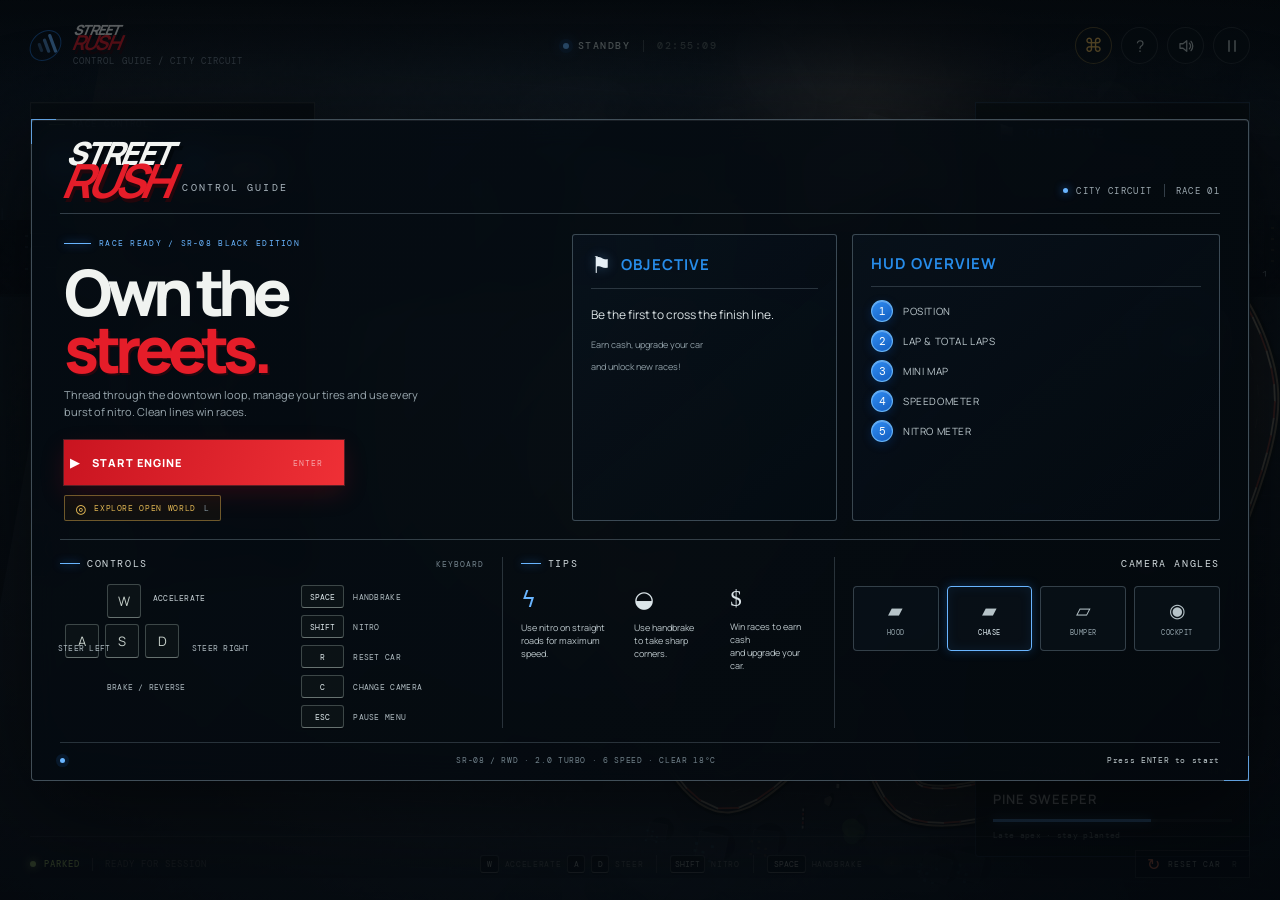
==== commit c77e1c5c: "Add Arabic open-world level hub Co-authored-by: arena-agent <297053741+arena-agent@users.noreply.git" ====
--- a/index.html
+++ b/index.html
@@ -30,6 +30,7 @@
       </div>
 
       <div class="top-actions">
+        <button class="icon-button world-icon-button" id="worldButton" type="button" aria-label="Open world map" title="Open world map">⌘</button>
         <button class="icon-button" id="guideButton" type="button" aria-label="Open control guide" title="Open control guide">?</button>
         <button class="icon-button" id="soundButton" type="button" aria-label="Mute engine audio" title="Mute engine audio">
           <svg class="sound-on" viewBox="0 0 24 24" aria-hidden="true"><path d="M4 9v6h4l5 4V5L8 9H4Zm12.5-.7a5 5 0 0 1 0 7.4M18.7 5.8a9.5 9.5 0 0 1 0 12.4" fill="none" stroke="currentColor" stroke-width="1.7" stroke-linecap="round" stroke-linejoin="round"/></svg>
@@ -146,6 +147,7 @@
             <h2>Own the<br /><em>streets.</em></h2>
             <p>Thread through the downtown loop, manage your tires and use every burst of nitro. Clean lines win races.</p>
             <button class="start-button" id="startButton" type="button"><span class="start-button-icon">▶</span><span>START ENGINE</span><small>ENTER</small></button>
+            <button class="world-link" id="worldLaunchButton" type="button"><span>◎</span> EXPLORE OPEN WORLD <small>L</small></button>
           </div>
           <div class="guide-card objective-guide">
             <div class="guide-card-title"><span class="flag-mark">⚑</span><strong>OBJECTIVE</strong></div>
@@ -181,6 +183,86 @@
           </div>
         </div>
         <div class="guide-foot"><span class="pulse-ring"></span> SR-08 / RWD · 2.0 TURBO · 6 SPEED · CLEAR 18°C <b>Press ENTER to start</b></div>
+      </div>
+    </section>
+
+    <section class="world-overlay hidden" id="worldOverlay" aria-hidden="true" dir="rtl">
+      <div class="world-shell">
+        <header class="world-header">
+          <div class="world-title-block">
+            <div class="world-kicker">STREET RUSH / OPEN WORLD</div>
+            <h2>شخصيات اللاعبين</h2>
+            <h3>العالم المفتوح</h3>
+            <p>عالم مفتوح ضخم يمكنك استكشافه، التحدي، والتفاعل مع لاعبين آخرين.</p>
+          </div>
+          <button class="world-close" id="worldCloseButton" type="button" aria-label="Close world map">×</button>
+        </header>
+        <nav class="world-nav" aria-label="World navigation">
+          <button type="button" data-world-tab="chat">▣ <span>دردشة وصوت</span></button>
+          <button type="button" data-world-tab="races">🏆 <span>سباقات ومنافسات</span></button>
+          <button type="button" data-world-tab="social">♟ <span>تفاعل اجتماعي</span></button>
+          <button type="button" data-world-tab="cars">▰ <span>تعديل السيارات</span></button>
+          <button type="button" data-world-tab="events">⌖ <span>مهام وتحديات</span></button>
+          <button type="button" data-world-tab="explore" class="active">◎ <span>استكشاف حر</span></button>
+        </nav>
+
+        <div class="world-content">
+          <aside class="world-characters left-characters" aria-label="Player characters">
+            <article class="character-card character-red">
+              <div class="character-photo photo-karim"><span class="character-silhouette">♟</span><i class="car-shadow"></i></div>
+              <div class="character-copy"><h4>كريم البطل</h4><p>المتخصص: سباقات الشوارع</p><p>المستوى: <b>25</b></p><p>السمعة: <b class="gold-text">محترف</b></p><p>السيارة المفضلة: <b>Nissan GT-R Nismo</b></p><div class="xp-row"><span>XP 15,750 / 25,000</span><i><b></b></i></div><button type="button">عرض الملف الشخصي</button></div>
+            </article>
+            <article class="character-card character-purple">
+              <div class="character-photo photo-laila"><span class="character-silhouette">♙</span><i class="car-shadow"></i></div>
+              <div class="character-copy"><h4>ليلى الحداد</h4><p>المتخصصة: التعديلات والأداء</p><p>المستوى: <b>22</b></p><p>السمعة: <b class="gold-text">ميكانيكي محترف</b></p><p>السيارة المفضلة: <b>Toyota Supra MK4</b></p><div class="xp-row"><span>XP 12,300 / 20,000</span><i><b></b></i></div><button type="button">عرض الملف الشخصي</button></div>
+            </article>
+            <article class="character-card character-gold">
+              <div class="character-photo photo-salem"><span class="character-silhouette">♙</span><i class="car-shadow"></i></div>
+              <div class="character-copy"><h4>سالم القحطاني</h4><p>المتخصص: الاستكشاف الحر</p><p>المستوى: <b>20</b></p><p>السمعة: <b class="gold-text">مغامر</b></p><p>السيارة المفضلة: <b>Mercedes G63 AMG</b></p><div class="xp-row"><span>XP 8,900 / 18,000</span><i><b></b></i></div><button type="button">عرض الملف الشخصي</button></div>
+            </article>
+            <div class="friends-panel"><h4>تواصل مع لاعبين آخرين</h4><div><span class="friend-avatar">◉</span><b>Racer_X</b><small>المستوى 23</small><i class="online"></i></div><div><span class="friend-avatar">◉</span><b>Speed_Demon</b><small>المستوى 27</small><i class="busy"></i></div><div><span class="friend-avatar">◉</span><b>Drift_King</b><small>المستوى 21</small><i class="online"></i></div><div><span class="friend-avatar">◉</span><b>Night_Rider</b><small>المستوى 24</small><i class="online"></i></div><button type="button">عرض جميع اللاعبين (124)</button></div>
+          </aside>
+
+          <section class="world-map-section" aria-label="Open world map">
+            <div class="world-map-frame">
+              <canvas id="worldMapCanvas" aria-label="Open world map"></canvas>
+              <div class="map-region region-mountains" data-region="mountains"><span>♠</span> الجبال الشمالية</div>
+              <div class="map-region region-city" data-region="city"><span>▥</span> المدينة الكبرى</div>
+              <div class="map-region region-forest" data-region="forest"><span>♣</span> منطقة الغابات</div>
+              <div class="map-region region-lakes" data-region="lakes"><span>≋</span> منطقة البحيرات</div>
+              <div class="map-region region-industry" data-region="industry"><span>▥</span> المنطقة الصناعية</div>
+              <div class="map-region region-coast" data-region="coast"><span>♨</span> الساحل الجنوبي</div>
+              <div class="map-region region-desert" data-region="desert"><span>♨</span> الصحراء الغربية</div>
+              <div class="map-region region-airport" data-region="airport"><span>✈</span> مطار الحرية</div>
+              <div class="map-compass">N</div>
+              <div class="map-zoom"><button type="button">+</button><button type="button">−</button></div>
+            </div>
+            <div class="activity-heading"><span>النشاطات الحالية في العالم</span><small>LIVE ACTIVITIES / 04</small></div>
+            <div class="activity-grid">
+              <button class="activity-card activity-coast" type="button" data-level="coast"><span class="activity-image">◒</span><span class="activity-copy"><b>استكشاف حر</b><strong>الساحل الجنوبي</strong><small>20 / 20 لاعبين</small></span><em>انضمام</em></button>
+              <button class="activity-card activity-desert" type="button" data-level="desert"><span class="activity-image">▰</span><span class="activity-copy"><b>مهمة الهروب</b><strong>الصحراء الغربية</strong><small>3 / 6 لاعبين</small></span><em>انضمام</em></button>
+              <button class="activity-card activity-industry" type="button" data-level="industry"><span class="activity-image">◆</span><span class="activity-copy"><b>تحدي التعديل</b><strong>المنطقة الصناعية</strong><small>5 / 8 لاعبين</small></span><em>انضمام</em></button>
+              <button class="activity-card activity-city" type="button" data-level="city"><span class="activity-image">↗</span><span class="activity-copy"><b>سباق الشوارع</b><strong>المدينة الكبرى</strong><small>8 / 16 لاعبين</small></span><em>انضمام</em></button>
+            </div>
+          </section>
+
+          <aside class="world-characters right-characters" aria-label="Player profiles and chat">
+            <article class="character-card character-orange">
+              <div class="character-photo photo-fahad"><span class="character-silhouette">♟</span><i class="car-shadow"></i></div>
+              <div class="character-copy"><h4>فهد السبيعي</h4><p>المتخصص: السباقات الاحترافية</p><p>المستوى: <b>28</b></p><p>السمعة: <b class="gold-text">بطل الحلبات</b></p><p>السيارة المفضلة: <b>Lamborghini Huracán</b></p><div class="xp-row"><span>XP 22,150 / 30,000</span><i><b></b></i></div><button type="button">عرض الملف الشخصي</button></div>
+            </article>
+            <article class="character-card character-blue">
+              <div class="character-photo photo-noura"><span class="character-silhouette">♙</span><i class="car-shadow"></i></div>
+              <div class="character-copy"><h4>نورة العنزي</h4><p>المتخصصة: المهام والتحديات</p><p>المستوى: <b>24</b></p><p>السمعة: <b class="gold-text">خبيرة المهام</b></p><p>السيارة المفضلة: <b>Ford Mustang GT</b></p><div class="xp-row"><span>XP 16,700 / 24,000</span><i><b></b></i></div><button type="button">عرض الملف الشخصي</button></div>
+            </article>
+            <article class="character-card character-gray">
+              <div class="character-photo photo-ahmed"><span class="character-silhouette">♙</span><i class="car-shadow"></i></div>
+              <div class="character-copy"><h4>أحمد المهيب</h4><p>المتخصص: الهروب والمطاردات</p><p>المستوى: <b>26</b></p><p>السمعة: <b class="gold-text">مطارد مخضرم</b></p><p>السيارة المفضلة: <b>Dodge Challenger SRT</b></p><div class="xp-row"><span>XP 19,450 / 28,000</span><i><b></b></i></div><button type="button">عرض الملف الشخصي</button></div>
+            </article>
+            <div class="chat-panel"><h4>الدردشة العامة</h4><p><b>كريم البطل:</b> هل نبدأ سباق الليل؟ <time>10:45 PM</time></p><p><b>ليلى الحداد:</b> أنا جاهزة! <time>10:46 PM</time></p><p><b>فهد السبيعي:</b> موقع السباق في المدينة الكبرى <time>10:47 PM</time></p><p><b>سالم القحطاني:</b> سأصل بعد 10 دقائق <time>10:48 PM</time></p><div class="chat-input"><input placeholder="اكتب رسالتك..." aria-label="Chat message" /><button type="button">إرسال</button></div></div>
+          </aside>
+        </div>
+        <footer class="world-footer"><span>💡 نصائح مهمة</span><p>استكشف العالم لاكتشاف مناطق جديدة ومهام مخفية</p><i></i><p>طوّر سيارتك باستمرار لتكون الأفضل</p><i></i><p>تفاعل مع اللاعبين الآخرين لبناء صداقات ومنافسات</p><i></i><p>اختر الإطارات المناسبة لكل طقس ومسار</p></footer>
       </div>
     </section>
 
--- a/styles.css
+++ b/styles.css
@@ -613,3 +613,169 @@
   .right-rail .speed-value { top: 32px; right: 13px; font-size: 24px; }
   .right-rail .speed-unit { top: 57px; right: 12px; font-size: 6px; }
 }
+
+/* Open-world level selector ------------------------------------------------ */
+.world-overlay { position: absolute; z-index: 14; inset: 0; display: flex; align-items: center; justify-content: center; overflow: auto; padding: 14px; color: #f3f0e7; background: radial-gradient(ellipse at 50% 36%, rgba(20, 47, 68, .35), rgba(2, 6, 11, .97) 74%); transition: opacity .35s ease, visibility .35s ease; }
+.world-overlay.hidden { opacity: 0; visibility: hidden; pointer-events: none; }
+.world-shell { width: min(1500px, 100%); max-height: calc(100dvh - 28px); overflow: auto; padding: 14px 15px 9px; border: 1px solid rgba(188, 163, 104, .48); border-radius: 4px; background: linear-gradient(135deg, rgba(6, 13, 20, .97), rgba(4, 9, 15, .96)); box-shadow: 0 28px 100px rgba(0,0,0,.63), inset 0 1px 0 rgba(255,255,255,.08); scrollbar-width: thin; scrollbar-color: rgba(199,157,76,.55) transparent; }
+.world-shell::-webkit-scrollbar { width: 5px; height: 5px; }
+.world-shell::-webkit-scrollbar-thumb { background: rgba(199,157,76,.55); }
+.world-header { position: relative; display: flex; justify-content: center; min-height: 107px; padding: 3px 52px 13px; text-align: center; }
+.world-title-block { width: 100%; }
+.world-kicker { margin-bottom: 4px; color: #8297a9; font: 8px var(--mono); letter-spacing: .18em; direction: ltr; }
+.world-title-block h2 { margin: 0; color: #f5f1e7; font: 700 clamp(27px, 3.3vw, 43px) Tahoma, Arial, sans-serif; line-height: 1.25; }
+.world-title-block h3 { margin: 0; color: #d9a846; font: 700 clamp(20px, 2.3vw, 29px) Tahoma, Arial, sans-serif; line-height: 1.25; }
+.world-title-block p { margin: 6px 0 0; color: #d4d0c5; font: 12px Tahoma, Arial, sans-serif; }
+.world-close { position: absolute; top: 0; left: 0; width: 34px; height: 34px; border: 1px solid rgba(205, 177, 112, .35); border-radius: 3px; color: #dac38e; background: rgba(24, 29, 31, .8); cursor: pointer; font-size: 23px; line-height: 1; transition: .2s ease; }
+.world-close:hover { color: #fff; border-color: #d8a743; background: rgba(116, 77, 21, .45); }
+.world-nav { display: flex; align-items: center; justify-content: center; gap: 0; min-height: 45px; border: 1px solid rgba(178, 157, 108, .38); border-radius: 4px; background: linear-gradient(90deg, rgba(9, 17, 25, .86), rgba(17, 24, 28, .72), rgba(9, 17, 25, .86)); direction: rtl; }
+.world-nav button { flex: 1 1 0; min-width: 0; height: 29px; padding: 0 7px; border: 0; border-left: 1px solid rgba(180, 158, 108, .2); color: #e2c27b; background: transparent; cursor: pointer; font: 14px Tahoma, Arial, sans-serif; transition: .2s ease; }
+.world-nav button:last-child { border-left: 0; }
+.world-nav button span { margin-right: 5px; color: #dedbd0; font-size: 10px; }
+.world-nav button:hover, .world-nav button.active { color: #fff2c9; background: rgba(159, 111, 37, .18); }
+.world-content { display: grid; grid-template-columns: minmax(230px, .82fr) minmax(480px, 2.15fr) minmax(230px, .82fr); grid-template-areas: 'left map right'; gap: 14px; padding-top: 13px; direction: ltr; }
+.world-characters { display: flex; flex-direction: column; gap: 11px; min-width: 0; }
+.left-characters { grid-area: left; }
+.right-characters { grid-area: right; }
+.character-card, .friends-panel, .chat-panel { direction: rtl; }
+.character-card { position: relative; display: flex; min-height: 157px; overflow: hidden; border: 1px solid rgba(180, 157, 107, .45); border-radius: 4px; background: #121921; box-shadow: 0 7px 20px rgba(0,0,0,.24), inset 0 1px 0 rgba(255,255,255,.06); }
+.character-card::after { content: ''; position: absolute; inset: 0; pointer-events: none; background: linear-gradient(100deg, transparent 40%, rgba(255,255,255,.025), transparent 75%); }
+.character-photo { position: relative; flex: 0 0 45%; min-height: 157px; overflow: hidden; border-left: 1px solid rgba(188, 163, 104, .19); background: radial-gradient(circle at 48% 38%, rgba(147,164,182,.28), transparent 24%), linear-gradient(180deg, rgba(25, 39, 53, .8), rgba(9, 14, 19, .95)); }
+.character-photo::before { content: ''; position: absolute; right: -12%; bottom: 11%; width: 115%; height: 31%; border-radius: 50% 50% 0 0; border-top: 2px solid rgba(227, 175, 69, .4); background: linear-gradient(90deg, rgba(5,8,11,.8), rgba(31,38,41,.75) 43%, rgba(4,7,10,.92)); transform: skewX(-12deg); box-shadow: 0 -8px 18px rgba(0,0,0,.4); }
+.character-photo::after { content: ''; position: absolute; top: 13px; right: 10px; width: 58px; height: 35px; border: 1px solid rgba(159,192,214,.21); border-radius: 50%; transform: rotate(-18deg); box-shadow: 0 31px 0 -15px rgba(153,184,200,.15); }
+.character-silhouette { position: absolute; z-index: 1; right: 29%; bottom: 23%; color: #c7ccd0; font: 88px Georgia, serif; line-height: .65; text-shadow: 0 8px 9px rgba(0,0,0,.8), 0 0 20px rgba(189, 210, 220, .24); opacity: .89; }
+.photo-karim .character-silhouette, .photo-fahad .character-silhouette { color: #d2d4cf; }
+.photo-laila .character-silhouette, .photo-noura .character-silhouette { color: #afb4bc; }
+.photo-salem .character-silhouette, .photo-ahmed .character-silhouette { color: #c9c9c1; }
+.photo-karim { background: radial-gradient(circle at 42% 34%, rgba(152,55,51,.42), transparent 29%), linear-gradient(135deg, #232c37, #10151c 68%); }
+.photo-fahad { background: radial-gradient(circle at 40% 34%, rgba(163,72,39,.52), transparent 29%), linear-gradient(135deg, #2b3036, #13151b 68%); }
+.photo-laila { background: radial-gradient(circle at 42% 34%, rgba(88,72,153,.5), transparent 29%), linear-gradient(135deg, #26293b, #14141e 68%); }
+.photo-noura { background: radial-gradient(circle at 42% 34%, rgba(41,80,127,.55), transparent 29%), linear-gradient(135deg, #202b3b, #11171f 68%); }
+.photo-salem { background: radial-gradient(circle at 42% 34%, rgba(118,81,43,.46), transparent 29%), linear-gradient(135deg, #2e2c2a, #171616 68%); }
+.photo-ahmed { background: radial-gradient(circle at 42% 34%, rgba(103,100,83,.4), transparent 29%), linear-gradient(135deg, #2d3232, #15191b 68%); }
+.car-shadow { position: absolute; z-index: 2; right: 2%; bottom: 27%; width: 97%; height: 15%; border-radius: 50%; background: rgba(0,0,0,.5); transform: skewX(-15deg); filter: blur(2px); }
+.character-copy { position: relative; z-index: 2; flex: 1 1 auto; min-width: 0; padding: 10px 10px 8px; text-align: right; }
+.character-copy h4 { margin: 0 0 6px; color: #e3b653; font: 700 17px Tahoma, Arial, sans-serif; white-space: nowrap; }
+.character-copy p { overflow: hidden; margin: 3px 0; color: #d4d7d3; font: 9px Tahoma, Arial, sans-serif; line-height: 1.4; text-overflow: ellipsis; white-space: nowrap; }
+.character-copy p b { color: #ede7d9; font-weight: 400; }
+.character-copy p .gold-text { color: #e2bc65; }
+.xp-row { margin-top: 6px; }
+.xp-row > span { display: block; margin-bottom: 4px; color: #d8d4c9; direction: ltr; font: 8px var(--mono); text-align: right; }
+.xp-row > i { display: block; height: 6px; overflow: hidden; border: 1px solid rgba(196, 164, 89, .35); background: rgba(4,8,11,.66); }
+.xp-row > i b { display: block; width: 63%; height: 100%; background: linear-gradient(90deg, #ae7a29, #e3bf62); box-shadow: 0 0 8px rgba(218, 173, 79, .6); }
+.character-purple .xp-row > i b, .character-blue .xp-row > i b { background: linear-gradient(90deg, #1e75be, #64bbef); }
+.character-copy button, .friends-panel > button { display: block; width: 100%; height: 22px; margin-top: 7px; border: 1px solid rgba(195, 164, 94, .43); border-radius: 2px; color: #e3d2a7; background: rgba(21, 25, 27, .8); cursor: pointer; font: 8px Tahoma, Arial, sans-serif; transition: .2s ease; }
+.character-copy button:hover, .friends-panel > button:hover { color: #fff1c7; border-color: #d5a942; background: rgba(130, 90, 26, .34); }
+.character-red { border-color: rgba(194, 72, 55, .43); }
+.character-purple { border-color: rgba(109, 92, 166, .45); }
+.character-orange { border-color: rgba(210, 142, 45, .48); }
+.character-blue { border-color: rgba(70, 135, 205, .48); }
+.character-gray { border-color: rgba(151, 150, 132, .4); }
+.world-map-section { grid-area: map; min-width: 0; direction: rtl; }
+.world-map-frame { position: relative; height: 528px; overflow: hidden; border: 1px solid rgba(187, 159, 102, .48); border-radius: 3px; background: #132b38; box-shadow: inset 0 0 50px rgba(0,0,0,.35); }
+#worldMapCanvas { display: block; width: 100%; height: 100%; }
+.map-region { position: absolute; display: flex; align-items: center; gap: 5px; padding: 5px 8px; border: 1px solid rgba(221, 191, 123, .64); border-radius: 5px; color: #f0d494; background: rgba(26, 26, 23, .8); box-shadow: 0 4px 9px rgba(0,0,0,.28); cursor: pointer; font: 10px Tahoma, Arial, sans-serif; white-space: nowrap; transition: .2s ease; }
+.map-region span { color: #d5a642; font-size: 15px; }
+.map-region:hover, .map-region.active { color: #fff0bd; border-color: #f2c65e; background: rgba(88, 64, 26, .88); box-shadow: 0 0 17px rgba(224, 171, 61, .28); transform: translateY(-2px); }
+.region-mountains { top: 13%; right: 58%; }
+.region-city { top: 18%; right: 12%; }
+.region-forest { top: 36%; right: 74%; }
+.region-lakes { top: 39%; right: 43%; }
+.region-industry { top: 48%; right: 12%; }
+.region-coast { bottom: 29%; right: 72%; }
+.region-desert { bottom: 22%; right: 15%; }
+.region-airport { bottom: 5%; right: 46%; }
+.map-compass { position: absolute; top: 10px; left: 11px; width: 25px; height: 25px; display: grid; place-items: center; border: 1px solid rgba(239, 212, 147, .56); border-radius: 50%; color: #f0d494; background: rgba(15, 30, 39, .58); font: 10px var(--mono); }
+.map-zoom { position: absolute; bottom: 10px; left: 10px; display: flex; flex-direction: column; }
+.map-zoom button { width: 24px; height: 23px; border: 1px solid rgba(239, 212, 147, .5); color: #eed391; background: rgba(17, 29, 34, .75); cursor: pointer; font-size: 17px; line-height: 17px; }
+.map-zoom button + button { border-top: 0; }
+.activity-heading { display: flex; align-items: baseline; justify-content: space-between; padding: 13px 4px 8px; color: #e4c16e; font: 14px Tahoma, Arial, sans-serif; }
+.activity-heading small { color: #8293a0; direction: ltr; font: 8px var(--mono); letter-spacing: .1em; }
+.activity-grid { display: grid; grid-template-columns: repeat(4, 1fr); gap: 7px; direction: rtl; }
+.activity-card { position: relative; display: flex; align-items: flex-end; min-width: 0; height: 102px; overflow: hidden; padding: 9px 8px; border: 1px solid rgba(188, 159, 102, .45); border-radius: 3px; color: #eee7d6; text-align: right; background: #202a2f; cursor: pointer; direction: rtl; transition: .2s ease; }
+.activity-card:hover { border-color: #e0b54d; transform: translateY(-2px); box-shadow: 0 6px 15px rgba(0,0,0,.3); }
+.activity-card::before { content: ''; position: absolute; inset: 0; background: linear-gradient(180deg, rgba(8,12,14,.05), rgba(7,10,11,.92)); }
+.activity-image { position: absolute; top: 4px; left: 9px; color: rgba(238, 194, 90, .72); font-size: 35px; line-height: 1; text-shadow: 0 0 12px rgba(224,164,47,.35); }
+.activity-copy { position: relative; z-index: 1; display: flex; flex-direction: column; min-width: 0; }
+.activity-copy b { color: #f0d289; font: 10px Tahoma, Arial, sans-serif; white-space: nowrap; }
+.activity-copy strong { overflow: hidden; margin-top: 2px; color: #e8e6dd; font: 10px Tahoma, Arial, sans-serif; text-overflow: ellipsis; white-space: nowrap; }
+.activity-copy small { margin-top: 4px; color: #c1c5bd; font: 8px Tahoma, Arial, sans-serif; }
+.activity-card em { position: absolute; z-index: 2; left: 7px; bottom: 8px; padding: 4px 6px; border-radius: 2px; color: #15130f; background: #e4b84e; font: 8px Tahoma, Arial, sans-serif; font-style: normal; }
+.activity-coast { background: radial-gradient(circle at 50% 14%, rgba(100,165,193,.57), transparent 30%), linear-gradient(135deg, #284b59, #101a1e); }
+.activity-desert { background: radial-gradient(circle at 50% 20%, rgba(189,123,56,.55), transparent 33%), linear-gradient(135deg, #61442b, #1b1817); }
+.activity-industry { background: radial-gradient(circle at 50% 14%, rgba(155,102,74,.5), transparent 30%), linear-gradient(135deg, #4a4140, #151a1c); }
+.activity-city { background: radial-gradient(circle at 50% 14%, rgba(72,123,153,.53), transparent 31%), linear-gradient(135deg, #29465a, #111a21); }
+.friends-panel, .chat-panel { overflow: hidden; padding: 9px 10px 8px; border: 1px solid rgba(180, 157, 108, .42); border-radius: 4px; background: rgba(15, 24, 30, .82); }
+.friends-panel h4, .chat-panel h4 { margin: 0 0 7px; color: #e1b855; font: 13px Tahoma, Arial, sans-serif; }
+.friends-panel > div { display: flex; align-items: center; gap: 6px; min-height: 22px; border-bottom: 1px solid rgba(185, 164, 113, .12); color: #d2d7d4; font: 9px Tahoma, Arial, sans-serif; }
+.friend-avatar { display: grid; place-items: center; width: 16px; height: 16px; border: 1px solid rgba(181, 198, 205, .42); border-radius: 50%; color: #b4d4da; background: #35404a; font-size: 8px; }
+.friends-panel div b { font-weight: 400; direction: ltr; }
+.friends-panel div small { margin-right: auto; color: #89969d; font-size: 8px; }
+.friends-panel div i { width: 6px; height: 6px; border-radius: 50%; background: #6bc56c; box-shadow: 0 0 6px #6bc56c; }
+.friends-panel div i.busy { background: #ddab48; box-shadow: 0 0 6px #ddab48; }
+.friends-panel > button { margin-top: 8px; }
+.chat-panel { min-height: 141px; }
+.chat-panel p { position: relative; margin: 4px 0; padding-left: 41px; color: #bdc6c5; font: 8px Tahoma, Arial, sans-serif; line-height: 1.35; text-align: right; }
+.chat-panel p b { color: #d8aa50; font-weight: 400; }
+.chat-panel time { position: absolute; left: 0; top: 0; color: #8a9598; direction: ltr; font: 7px var(--mono); }
+.chat-input { display: flex; gap: 4px; margin-top: 8px; direction: rtl; }
+.chat-input input { flex: 1; min-width: 0; height: 24px; padding: 0 7px; border: 1px solid rgba(187, 165, 112, .3); color: #dadbd4; outline: none; background: rgba(5, 10, 14, .72); font: 8px Tahoma, Arial, sans-serif; }
+.chat-input button { width: 41px; border: 1px solid rgba(211, 171, 74, .5); color: #17140e; background: #d5a742; cursor: pointer; font: 8px Tahoma, Arial, sans-serif; }
+.world-footer { display: flex; align-items: center; justify-content: center; gap: 19px; min-height: 34px; margin-top: 9px; padding: 7px 10px 3px; border-top: 1px solid rgba(193, 163, 96, .42); border-bottom: 1px solid rgba(193, 163, 96, .42); color: #c9c6bc; font: 8px Tahoma, Arial, sans-serif; white-space: nowrap; }
+.world-footer > span { color: #e5bd5a; font-size: 10px; }
+.world-footer p { margin: 0; }
+.world-footer i { width: 3px; height: 3px; border-radius: 50%; background: #e1b052; }
+.world-icon-button { color: #d9ac4e; border-color: rgba(207, 168, 73, .4); font-size: 19px; line-height: 1; }
+.world-icon-button:hover { color: #ffe6a1 !important; border-color: #e0b44e !important; }
+.world-link { display: flex; align-items: center; gap: 8px; width: max-content; margin-top: 10px; padding: 7px 11px; border: 1px solid rgba(213, 169, 72, .48); border-radius: 2px; color: #dfb554; background: rgba(60, 40, 14, .22); cursor: pointer; font: 8px var(--mono); letter-spacing: .08em; transition: .2s ease; }
+.world-link > span { font-size: 16px; line-height: 9px; }
+.world-link small { margin-right: auto; color: #8798a2; font: 8px var(--mono); }
+.world-link:hover { color: #fff1bc; border-color: #e5bc5b; background: rgba(127, 87, 22, .35); }
+
+@media (max-width: 1120px) {
+  .world-content { grid-template-columns: minmax(210px, .76fr) minmax(410px, 1.7fr) minmax(210px, .76fr); gap: 9px; }
+  .world-map-frame { height: 480px; }
+  .character-copy { padding: 8px; }
+  .character-copy h4 { font-size: 14px; }
+  .character-copy p { font-size: 8px; }
+  .character-card { min-height: 145px; }
+  .character-photo { min-height: 145px; }
+  .world-nav button span { font-size: 8px; }
+}
+
+@media (max-width: 850px) {
+  .world-overlay { padding: 8px; align-items: flex-start; }
+  .world-shell { max-height: calc(100dvh - 16px); padding: 10px; }
+  .world-header { min-height: 91px; }
+  .world-content { grid-template-columns: 1fr; grid-template-areas: 'map' 'left' 'right'; }
+  .world-map-frame { height: min(65vw, 440px); min-height: 315px; }
+  .world-characters { display: grid; grid-template-columns: 1fr 1fr; align-items: start; }
+  .friends-panel, .chat-panel { grid-column: 1 / -1; }
+  .world-footer { overflow-x: auto; justify-content: flex-start; }
+  .world-footer p { flex: 0 0 auto; }
+}
+
+@media (max-width: 560px) {
+  .world-title-block h2 { font-size: 26px; }
+  .world-title-block h3 { font-size: 20px; }
+  .world-title-block p { font-size: 9px; }
+  .world-nav { overflow-x: auto; justify-content: flex-start; }
+  .world-nav button { flex: 0 0 104px; font-size: 12px; }
+  .world-nav button span { display: block; margin: 2px 0 0; font-size: 7px; }
+  .world-content { padding-top: 8px; }
+  .world-characters { grid-template-columns: 1fr; }
+  .character-card { min-height: 145px; }
+  .character-photo { min-height: 145px; }
+  .activity-grid { grid-template-columns: 1fr 1fr; }
+  .activity-card { height: 92px; }
+  .map-region { padding: 3px 5px; font-size: 7px; }
+  .map-region span { font-size: 11px; }
+  .region-mountains { top: 11%; right: 50%; }
+  .region-city { top: 18%; right: 6%; }
+  .region-forest { top: 37%; right: 67%; }
+  .region-lakes { top: 40%; right: 36%; }
+  .region-industry { top: 50%; right: 7%; }
+  .region-coast { bottom: 29%; right: 67%; }
+  .region-desert { bottom: 20%; right: 9%; }
+  .region-airport { bottom: 4%; right: 39%; }
+}
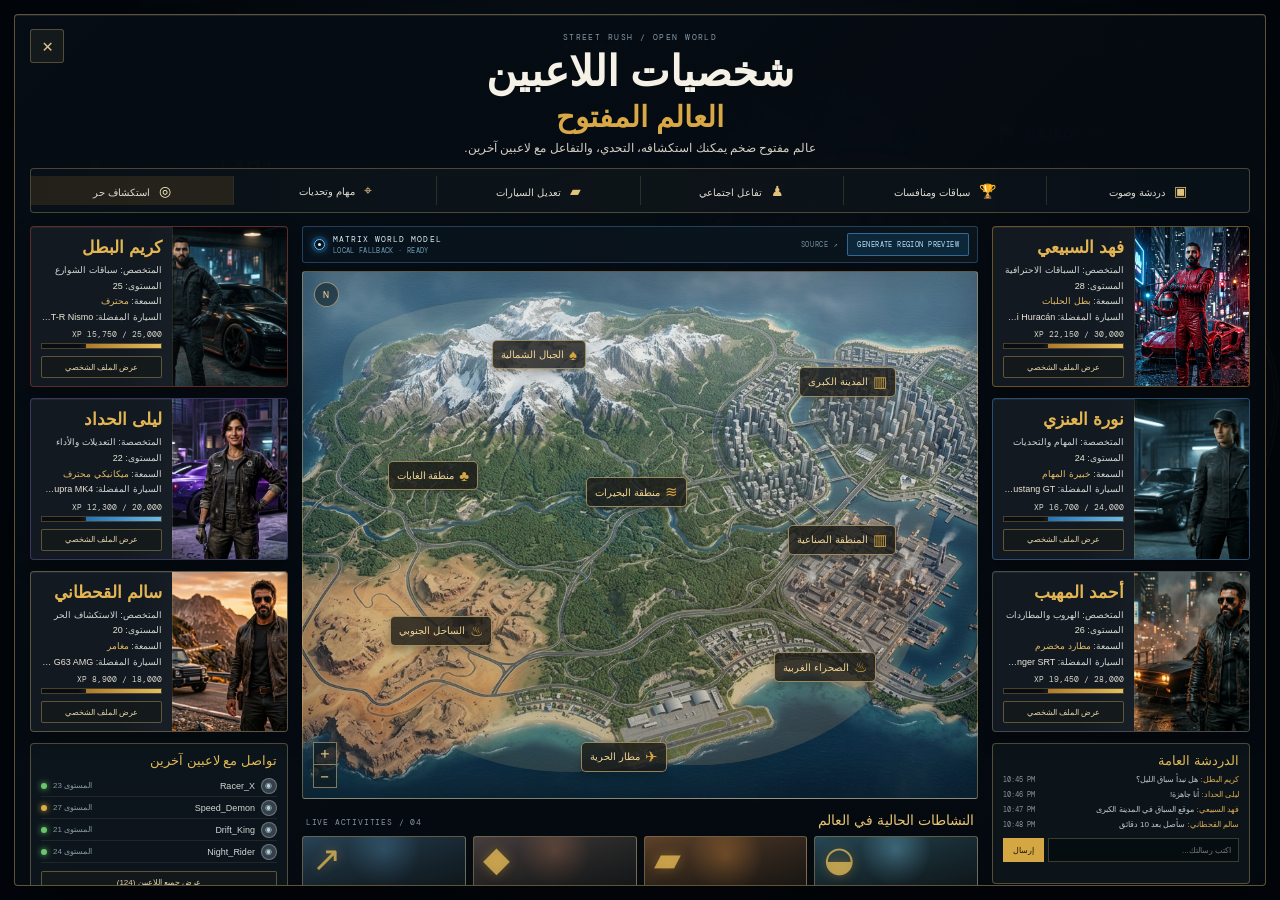
==== commit a2d43e33: "Integrate optional SkyworkAI Matrix-Game bridge Co-authored-by: arena-agent <297053741+arena-agent@u" ====
--- a/index.html
+++ b/index.html
@@ -224,6 +224,11 @@
           </aside>
 
           <section class="world-map-section" aria-label="Open world map">
+            <div class="matrix-toolbar">
+              <div class="matrix-brand"><span class="matrix-orb"></span><div><strong>MATRIX WORLD MODEL</strong><small id="matrixStatus">LOCAL FALLBACK · READY</small></div></div>
+              <div class="matrix-actions"><a href="https://github.com/SkyworkAI/Matrix-Game" target="_blank" rel="noreferrer">SOURCE ↗</a><button id="matrixGenerateButton" type="button">GENERATE REGION PREVIEW</button></div>
+            </div>
+            <div class="matrix-preview" id="matrixPreview" aria-hidden="true"><button id="matrixPreviewClose" type="button" aria-label="Close Matrix preview">×</button><div><span>MATRIX-GAME / GENERATED SCENE</span><strong id="matrixPreviewTitle">CITY CIRCUIT</strong></div><video id="matrixVideo" controls playsinline></video></div>
             <div class="world-map-frame">
               <canvas id="worldMapCanvas" aria-label="Open world map"></canvas>
               <div class="map-region region-mountains" data-region="mountains"><span>♠</span> الجبال الشمالية</div>
--- a/styles.css
+++ b/styles.css
@@ -779,3 +779,55 @@
   .region-desert { bottom: 20%; right: 9%; }
   .region-airport { bottom: 4%; right: 39%; }
 }
+
+/* The generated aerial island is the hero art for the level selector; canvas
+   overlays keep markers and selection state interactive. */
+.world-map-frame { background-image: linear-gradient(180deg, rgba(3, 10, 15, .04), rgba(3, 10, 15, .3)), url('assets/open-world-map.jpg'); background-size: cover; background-position: center; }
+#worldMapCanvas { position: absolute; inset: 0; opacity: .25; mix-blend-mode: screen; }
+
+/* Realistic character key art generated for the open-world profile cards. */
+.character-photo { background-size: cover; background-repeat: no-repeat; background-position: center 30%; }
+.character-photo::before { inset: 0; right: auto; bottom: auto; width: auto; height: auto; border: 0; border-radius: 0; transform: none; background: linear-gradient(180deg, rgba(3, 8, 13, .08) 18%, rgba(3, 8, 12, .02) 48%, rgba(4, 8, 11, .82) 100%); box-shadow: none; }
+.character-photo::after { inset: 0; top: auto; right: auto; width: auto; height: auto; border: 0; border-radius: 0; transform: none; background: linear-gradient(90deg, rgba(3, 7, 10, .68), transparent 58%); box-shadow: none; }
+.character-silhouette, .character-photo .car-shadow { display: none; }
+.photo-karim { background-image: url('assets/character-karim.jpg'); }
+.photo-laila { background-image: url('assets/character-laila.jpg'); }
+.photo-salem { background-image: url('assets/character-salem.jpg'); }
+.photo-fahad { background-image: url('assets/character-fahad.jpg'); background-position: center 34%; }
+.photo-noura { background-image: url('assets/character-noura.jpg'); }
+.photo-ahmed { background-image: url('assets/character-ahmed.jpg'); }
+
+/* Matrix-Game connection strip. The bridge is optional: on machines without
+   CUDA/checkpoints it clearly advertises the deterministic local fallback. */
+.matrix-toolbar { display: flex; align-items: center; justify-content: space-between; gap: 12px; min-height: 36px; margin-bottom: 8px; padding: 6px 8px 6px 11px; border: 1px solid rgba(105, 181, 255, .28); border-radius: 3px; background: linear-gradient(90deg, rgba(8, 19, 29, .85), rgba(16, 28, 36, .6)); direction: ltr; }
+.matrix-brand { display: flex; align-items: center; gap: 8px; min-width: 0; }
+.matrix-orb { position: relative; display: block; width: 11px; height: 11px; border: 1px solid #6cc7ff; border-radius: 50%; box-shadow: 0 0 0 3px rgba(61, 164, 255, .11), 0 0 10px rgba(61, 164, 255, .65); }
+.matrix-orb::after { content: ''; position: absolute; top: 3px; left: 3px; width: 3px; height: 3px; border-radius: 50%; background: #d5f5ff; }
+.matrix-brand strong, .matrix-brand small { display: block; }
+.matrix-brand strong { color: #d9ebf3; font: 8px var(--mono); letter-spacing: .13em; white-space: nowrap; }
+.matrix-brand small { margin-top: 2px; color: #6e9db7; font: 7px var(--mono); letter-spacing: .05em; white-space: nowrap; }
+.matrix-brand small[data-state="ready"] { color: #a7e5c1; }
+.matrix-brand small[data-state="loading"] { color: #d7bb75; }
+.matrix-actions { display: flex; align-items: center; gap: 9px; }
+.matrix-actions a { color: #7291a3; font: 7px var(--mono); letter-spacing: .1em; text-decoration: none; white-space: nowrap; }
+.matrix-actions a:hover { color: #c4e5f5; }
+.matrix-actions button { height: 23px; padding: 0 9px; border: 1px solid rgba(105, 181, 255, .45); border-radius: 2px; color: #b8e2f6; background: rgba(18, 56, 84, .55); cursor: pointer; font: 7px var(--mono); letter-spacing: .06em; white-space: nowrap; transition: .2s ease; }
+.matrix-actions button:hover { border-color: #80ceff; color: #effaff; background: rgba(28, 91, 138, .65); }
+.matrix-actions button:disabled { cursor: wait; opacity: .65; }
+.matrix-preview { position: absolute; z-index: 20; inset: 6% 8%; display: none; flex-direction: column; padding: 13px; border: 1px solid rgba(105, 181, 255, .58); border-radius: 4px; background: rgba(4, 11, 17, .95); box-shadow: 0 24px 90px rgba(0,0,0,.7), 0 0 28px rgba(39, 127, 225, .16); }
+.matrix-preview.visible { display: flex; }
+.matrix-preview > button { align-self: flex-end; width: 26px; height: 25px; border: 1px solid rgba(185, 214, 229, .3); color: #b4d8eb; background: transparent; cursor: pointer; font-size: 20px; line-height: 17px; }
+.matrix-preview > div { padding: 9px 2px 11px; }
+.matrix-preview > div span, .matrix-preview > div strong { display: block; }
+.matrix-preview > div span { color: #6fb8e7; font: 7px var(--mono); letter-spacing: .14em; }
+.matrix-preview > div strong { margin-top: 4px; color: #e6f2f5; font: 15px var(--mono); letter-spacing: .08em; }
+.matrix-preview video { width: 100%; min-height: 0; flex: 1 1 auto; object-fit: contain; border: 1px solid rgba(185, 214, 229, .2); background: #050a0e; }
+@media (max-width: 650px) {
+  .matrix-toolbar { align-items: flex-start; padding: 7px; }
+  .matrix-actions { flex-direction: column; align-items: flex-end; gap: 4px; }
+  .matrix-actions a { display: none; }
+  .matrix-actions button { height: 21px; font-size: 6px; }
+  .matrix-brand strong { font-size: 7px; }
+  .matrix-brand small { font-size: 6px; }
+  .matrix-preview { inset: 3% 3%; }
+}
